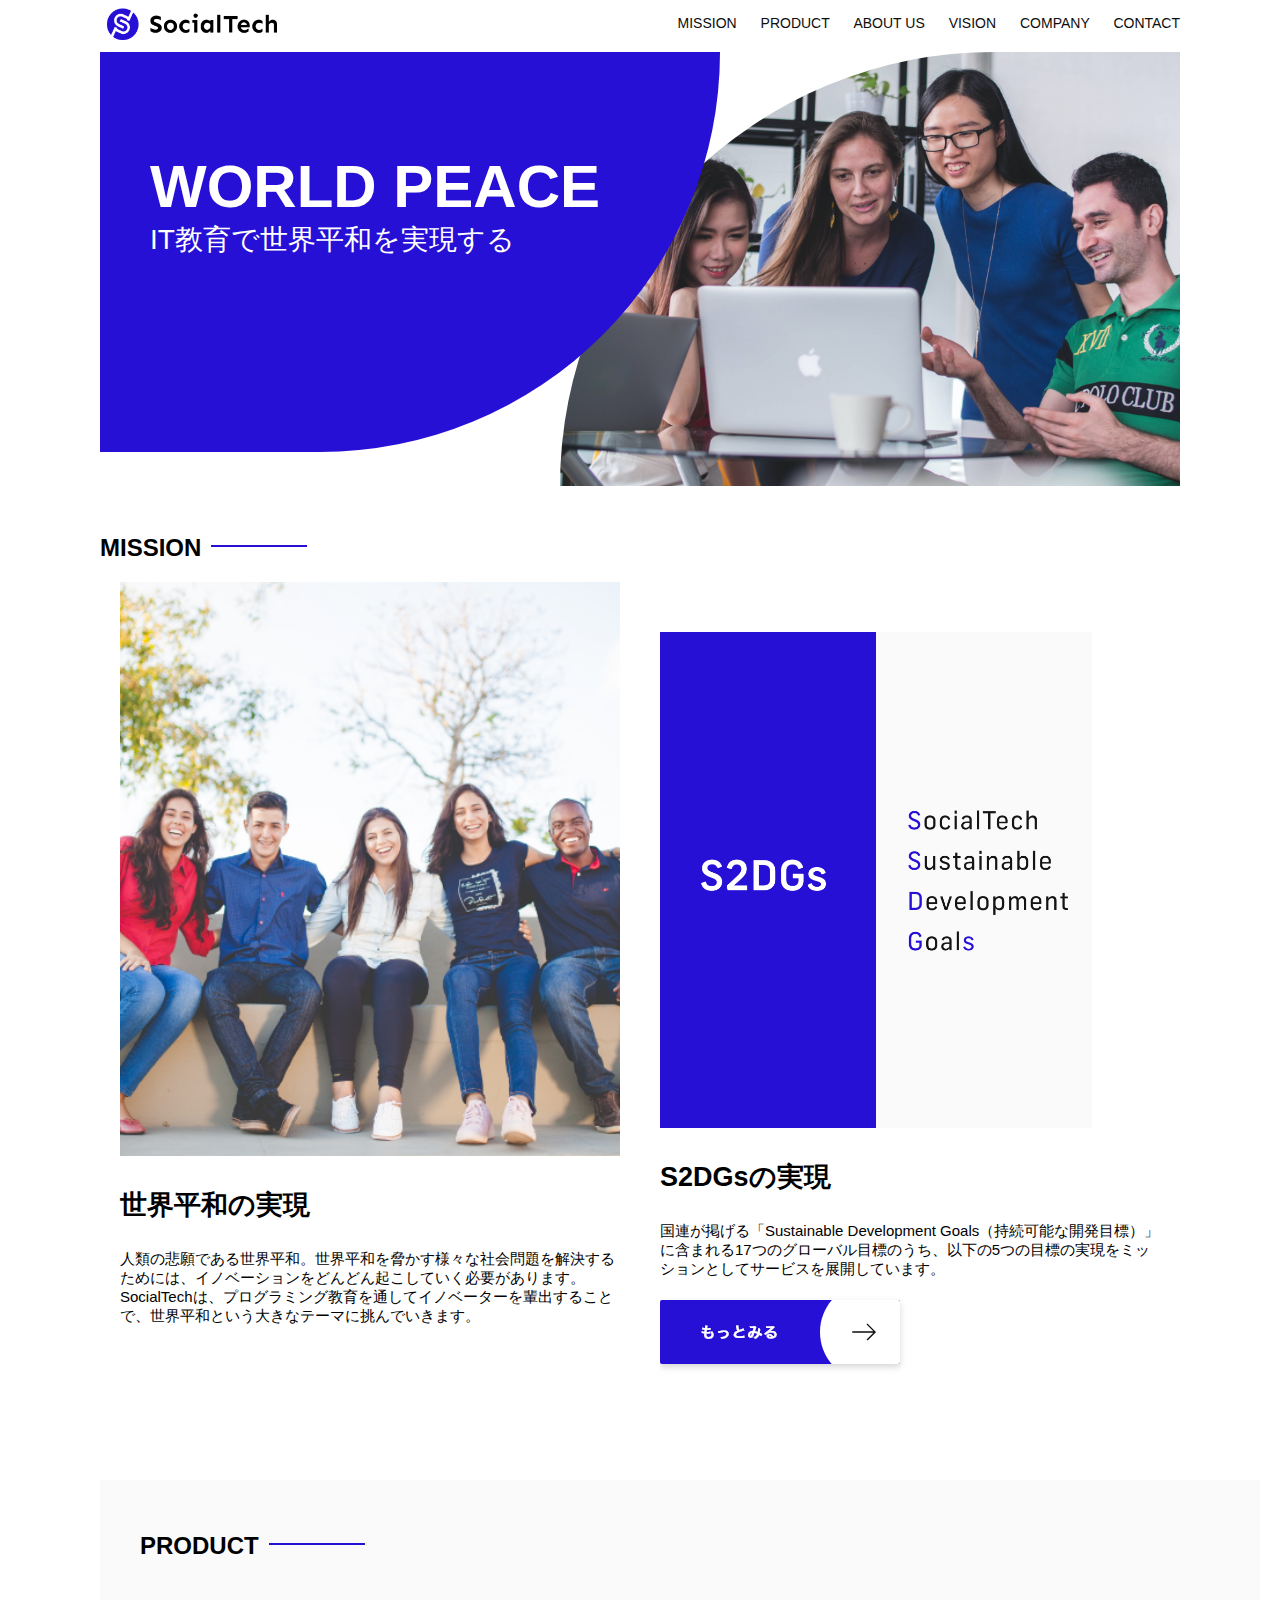
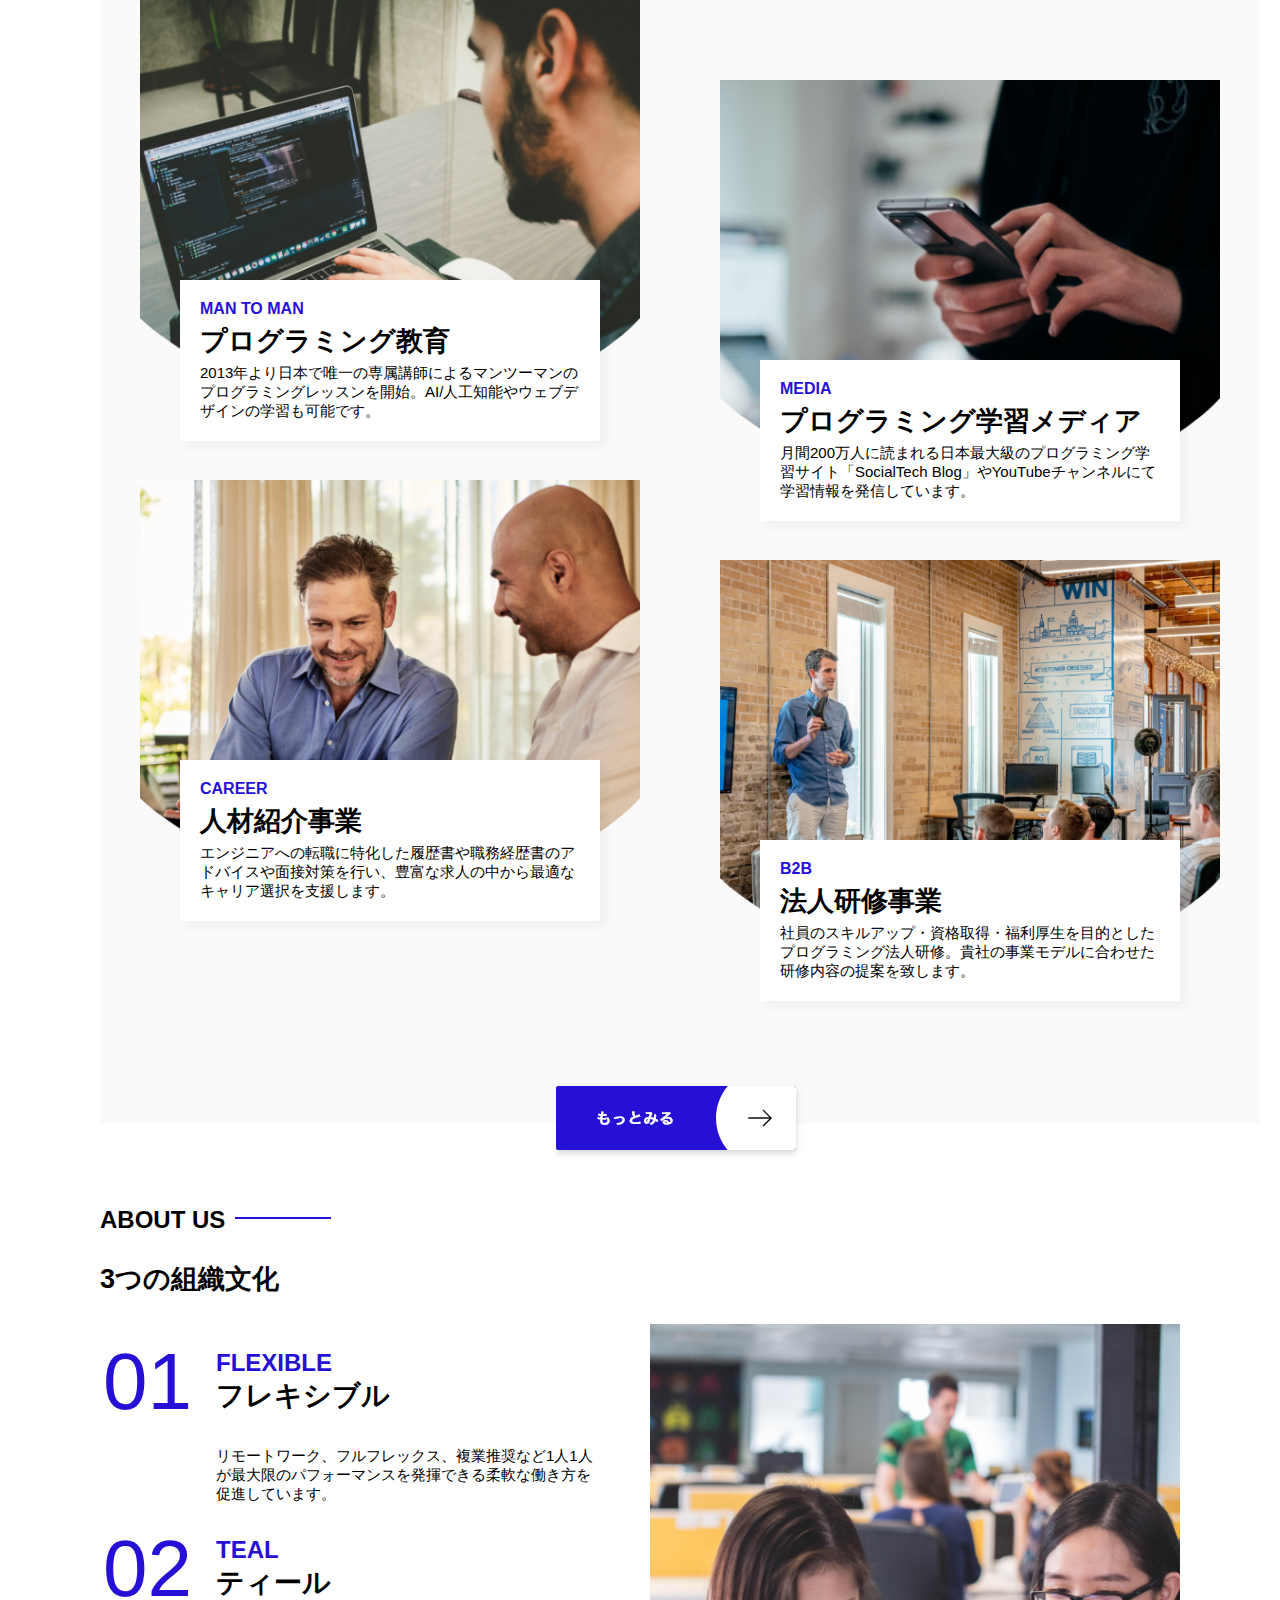
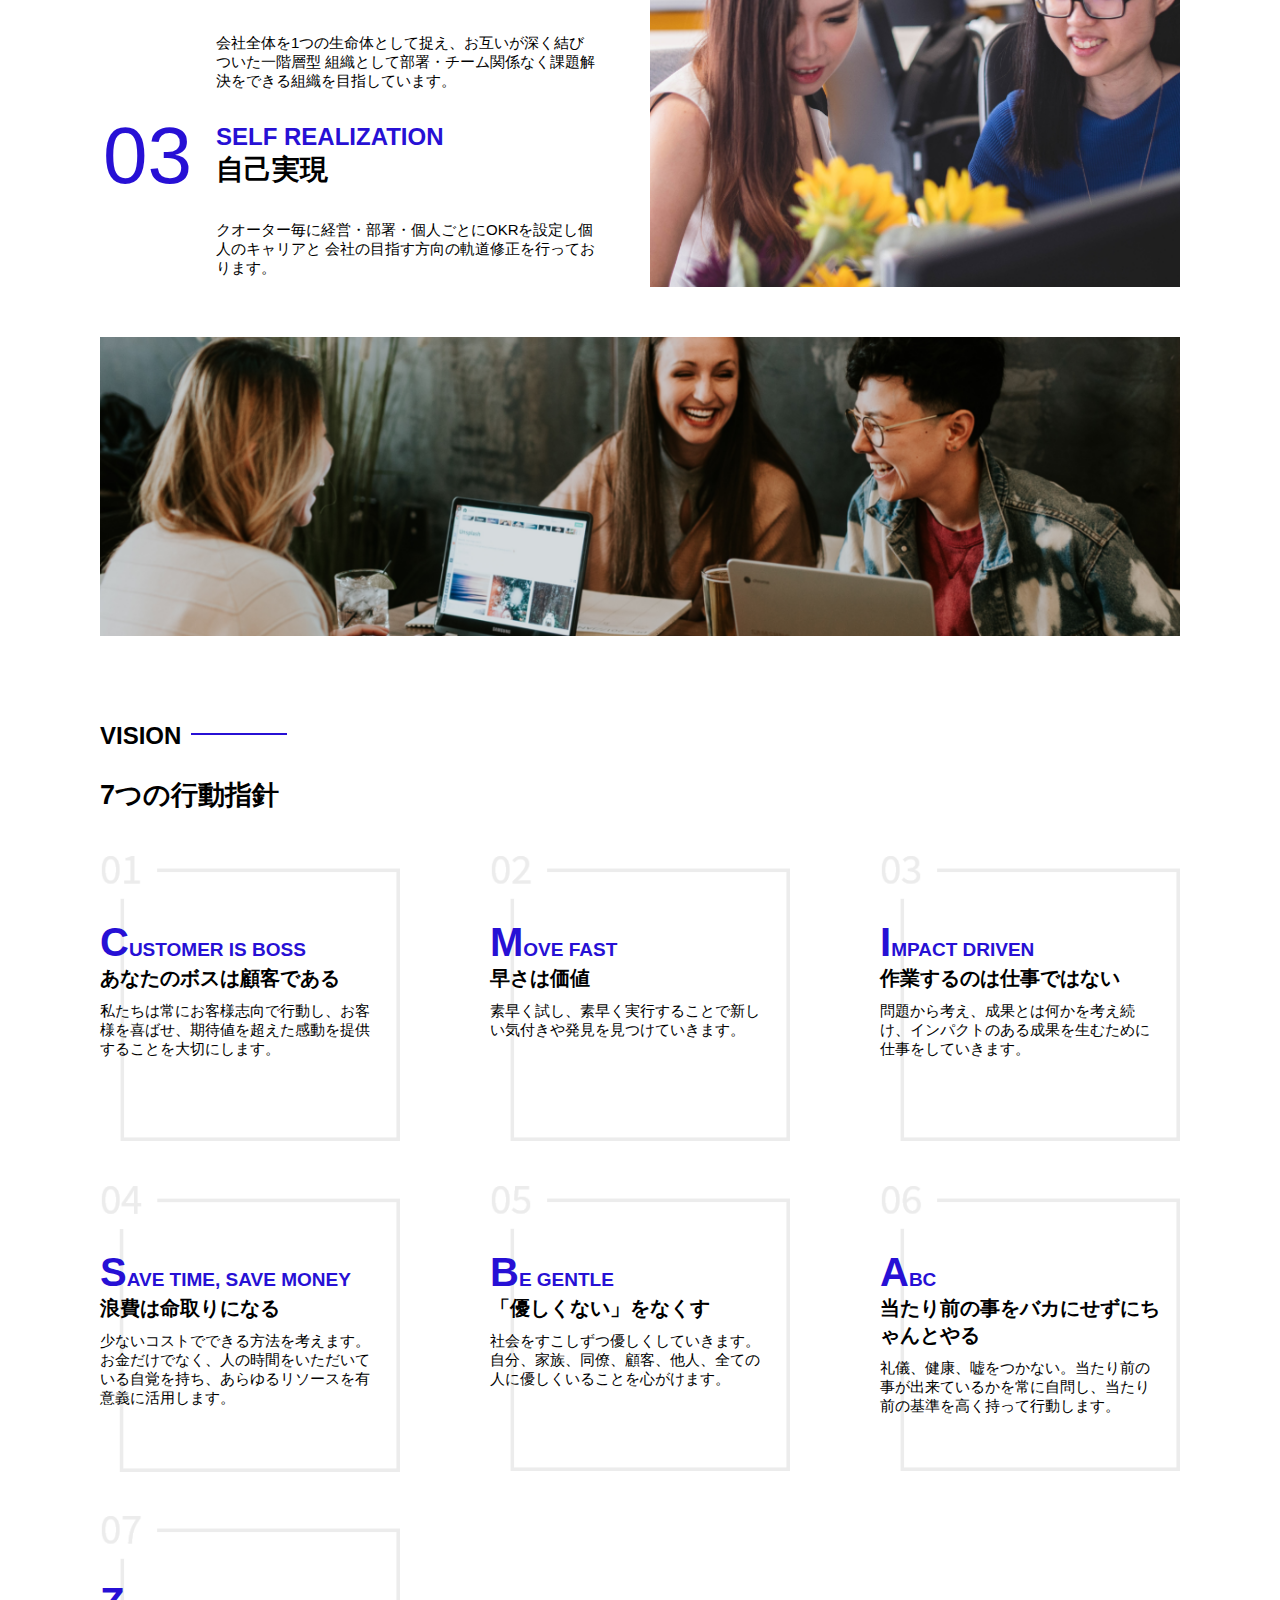
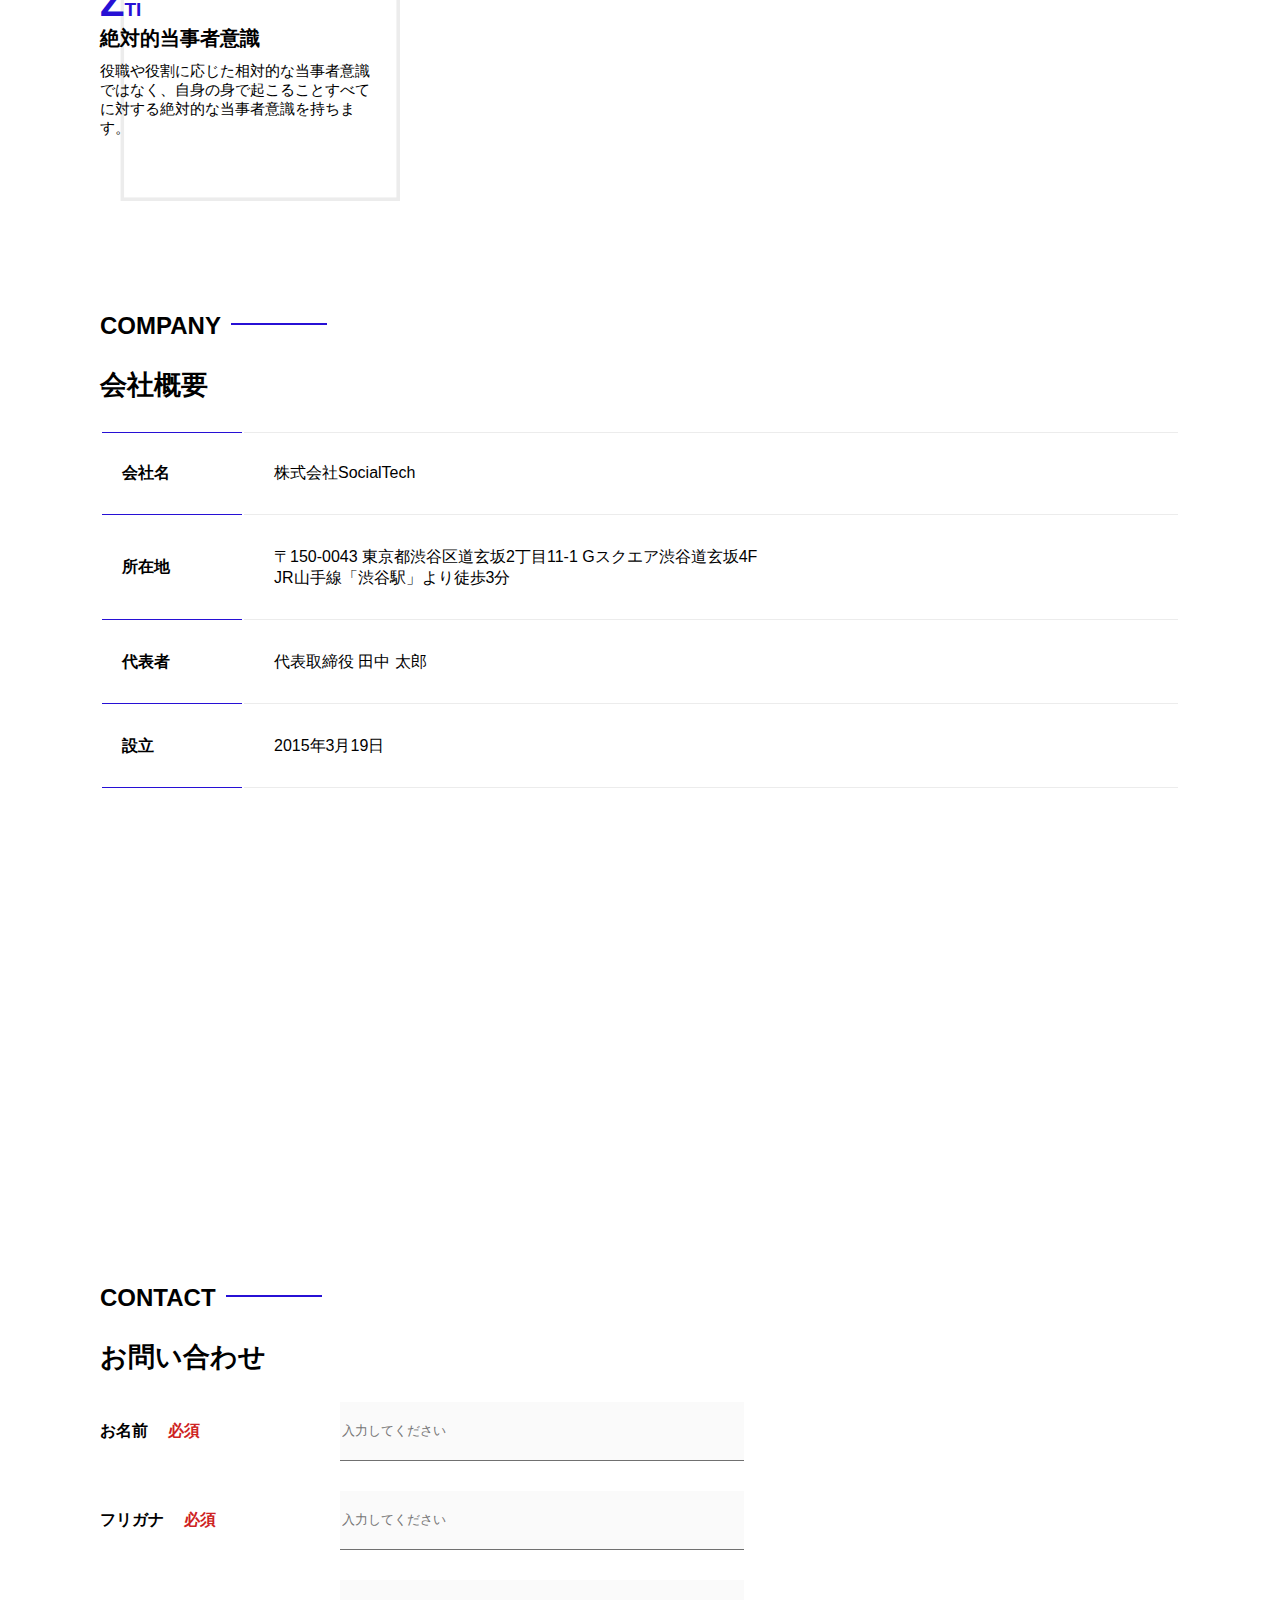
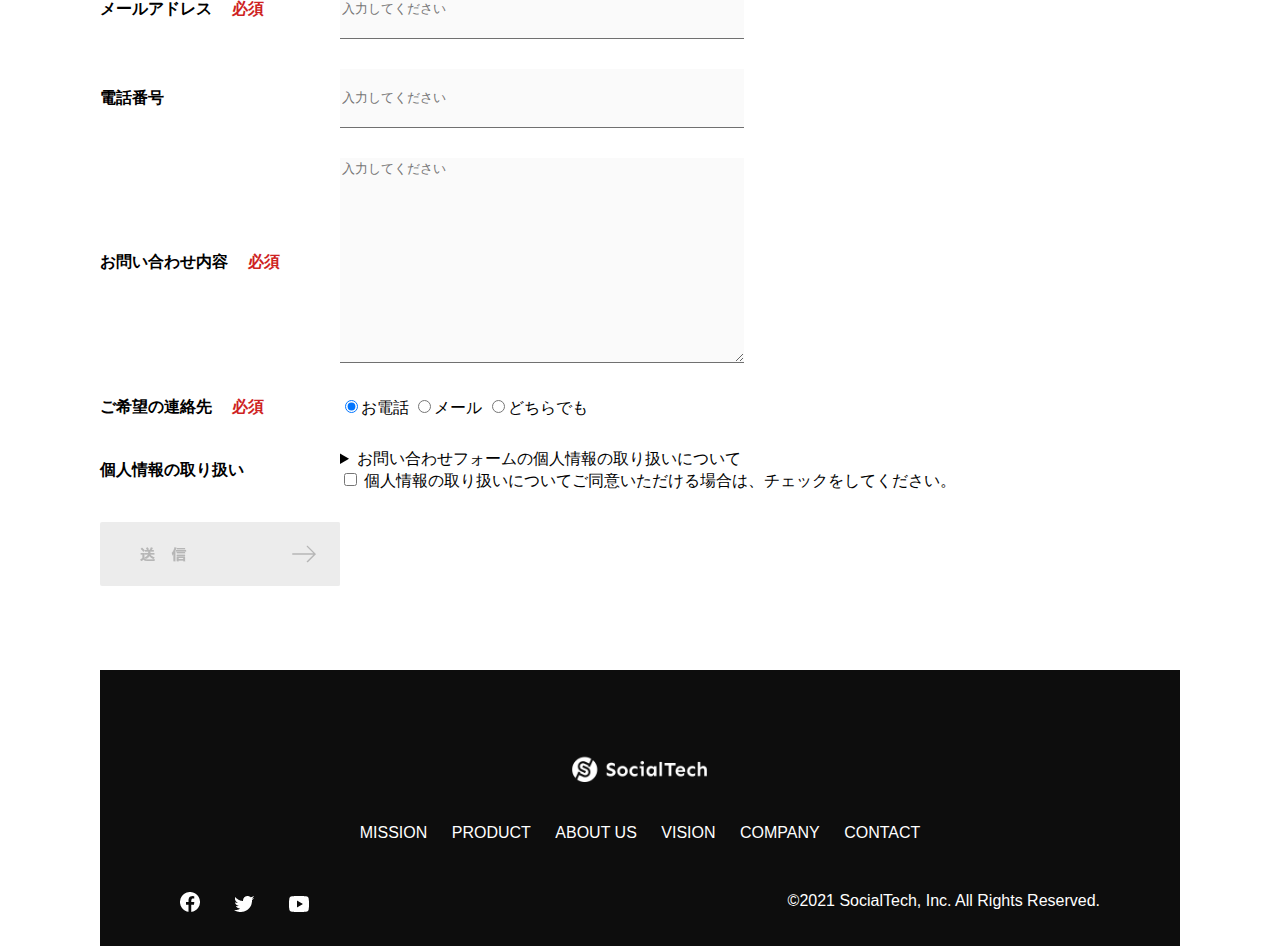
==== kadai_012/index.html @ a94a871e "素材の追加" ====
<!DOCTYPE html>
<html>
  <head>
    <title>SocialTech</title>
    <meta charset="UTF-8" />
    <meta
      name="description"
      content="SocialTechはEdTech業界のリーディングカンパニーを目指します。"
    />
    <meta name="viewport" content="width=device-width, initial-scale=1.0" />
    <link rel="stylesheet" href="style.css" />
  </head>
  <body>
    <!-- ヘッダー -->
    <header>
      <!-- ロゴ -->
      <a href="index.html" id="logo"
        ><img src="images/logo.png" alt="トップページに戻る"
      /></a>

      <!-- PC用ナビゲーション -->
      <nav id="nav-pc">
        <a href="mission.html">MISSION</a>
        <a href="product.html">PRODUCT</a>
        <a href="index.html#aboutus">ABOUT US</a>
        <a href="index.html#vision">VISION</a>
        <a href="index.html#company">COMPANY</a>
        <a href="index.html#contact">CONTACT</a>
      </nav>
    </header>
    <main>
      <article>
        <!-- メインビジュアル -->
        <section id="main-visual">
          <div id="main-message">
            <h1>WORLD PEACE</h1>
            <p>IT教育で世界平和を実現する</p>
          </div>
          <img
            src="images/index/index-main.png"
            alt="PCの周りに集まる多国籍の仲間たち"
          />
        </section>
        <!--ミッション-->
        <section id="mission">
          <h2 class="index-h2">MISSION</h2>
          <div id="mission-flex">
            <div>
              <img
                id="mission-photo"
                src="images/index/index-mission.png"
                alt="屋外のベンチで写真を撮影する多国籍の仲間たち"
              />
              <h3>世界平和の実現</h3>
              <p>
                人類の悲願である世界平和。世界平和を脅かす様々な社会問題を解決するためには、イノベーションをどんどん起こしていく必要があります。SocialTechは、プログラミング教育を通してイノベーターを輩出することで、世界平和という大きなテーマに挑んでいきます。
              </p>
            </div>
            <div>
              <img id="s2dgs" src="images/index/s2dgs.png" alt="S2DGs" />
              <h3>S2DGsの実現</h3>
              <p>
                国連が掲げる「Sustainable Development
                Goals（持続可能な開発目標）」に含まれる17つのグローバル目標のうち、以下の5つの目標の実現をミッションとしてサービスを展開しています。
              </p>
              <a href="mission.html">
                <img src="images/button-more.png" alt="もっとみる" />
              </a>
            </div>
          </div>
        </section>
        <!-- プロダクト -->
        <section id="product">
          <h2 class="index-h2">PRODUCT</h2>
          <div>
            <div id="product-left">
              <div>
                <img
                  class="product-photo"
                  src="images/index/index-mantoman.png"
                  alt="PCでコードを書く男性"
                />
                <div class="product-explain">
                  <span>MAN TO MAN</span>
                  <h3>プログラミング教育</h3>
                  <p>
                    2013年より日本で唯一の専属講師によるマンツーマンのプログラミングレッスンを開始。AI/人工知能やウェブデザインの学習も可能です。
                  </p>
                </div>
              </div>
              <div>
                <img
                  class="product-photo"
                  src="images/index/index-career.png"
                  alt="笑顔で話し合う2人の男性"
                />
                <div class="product-explain">
                  <span>CAREER</span>
                  <h3>人材紹介事業</h3>
                  <p>
                    エンジニアへの転職に特化した履歴書や職務経歴書のアドバイスや面接対策を行い、豊富な求人の中から最適なキャリア選択を支援します。
                  </p>
                </div>
              </div>
            </div>
            <div id="product-right">
              <div>
                <img
                  class="product-photo"
                  src="images/index/index-media.png"
                  alt="スマートフォンを操作する人"
                />
                <div class="product-explain">
                  <span>MEDIA</span>
                  <h3>プログラミング学習メディア</h3>
                  <p>
                    月間200万人に読まれる日本最大級のプログラミング学習サイト「SocialTech
                    Blog」やYouTubeチャンネルにて学習情報を発信しています。
                  </p>
                </div>
              </div>
              <div>
                <img
                  class="product-photo"
                  src="images/index/index-b2b.png"
                  alt="講演中の男性とそれを聴く人々"
                />
                <div class="product-explain">
                  <span>B2B</span>
                  <h3>法人研修事業</h3>
                  <p>
                    社員のスキルアップ・資格取得・福利厚生を目的としたプログラミング法人研修。貴社の事業モデルに合わせた研修内容の提案を致します。
                  </p>
                </div>
              </div>
            </div>
          </div>
          <div>
            <a id="product-more" href="product.html">
              <img src="images/button-more.png" alt="もっとみる" />
            </a>
          </div>
        </section>
        <!---ABOUT US-->
        <section id="aboutus">
          <h2 class="index-h2">ABOUT US</h2>
          <h3>3つの組織文化</h3>
          <div>
            <table class="culture-table">
              <tr>
                <td>
                  <span class="culture-num">01</span>
                </td>
                <td>
                  <span class="culture-en">FLEXIBLE</span>
                  <span class="culture-jp">フレキシブル</span>
                </td>
              </tr>
              <tr>
                <td>
                  <!--空のセル-->
                </td>
                <td>
                  <p class="culture-description">
                    リモートワーク、フルフレックス、複業推奨など1人1人が最大限のパフォーマンスを発揮できる柔軟な働き方を促進しています。
                  </p>
                </td>
              </tr>
              <tr>
                <td>
                  <span class="culture-num">02</span>
                </td>
                <td>
                  <span class="culture-en">TEAL</span>
                  <span class="culture-jp">ティール</span>
                </td>
              </tr>
              <tr>
                <td>
                  <!--空のセル-->
                </td>
                <td>
                  <p class="culture-description">
                    会社全体を1つの生命体として捉え、お互いが深く結びついた一階層型
                    組織として部署・チーム関係なく課題解決をできる組織を目指しています。
                  </p>
                </td>
              </tr>
              <tr>
                <td>
                  <span class="culture-num">03</span>
                </td>
                <td>
                  <span class="culture-en">SELF REALIZATION</span>
                  <span class="culture-jp">自己実現</span>
                </td>
              </tr>
              <tr>
                <td>
                  <!--空のセル-->
                </td>
                <td>
                  <p class="culture-description">
                    クオーター毎に経営・部署・個人ごとにOKRを設定し個人のキャリアと
                    会社の目指す方向の軌道修正を行っております。
                  </p>
                </td>
              </tr>
            </table>
            <img
              class="culture-img"
              src="images/index/index-aboutus1.png"
              alt="笑顔で話し合う2人の女性"
            />
          </div>
          <img
            class="culture-img2"
            src="images/index/index-aboutus2.png"
            alt="笑顔で話し合う3人の男女"
          />
        </section>
        <!-- VISION -->
        <section id="vision">
          <h2 class="index-h2">VISION</h2>
          <h3>7つの行動指針</h3>
          <div>
            <div class="vision-box">
              <img src="images/index/vision-01.png" alt="01" />
              <span>
                <h4>CUSTOMER IS BOSS</h4>
                <h5>あなたのボスは顧客である</h5>
                <p>
                  私たちは常にお客様志向で行動し、お客様を喜ばせ、期待値を超えた感動を提供することを大切にします。
                </p>
              </span>
            </div>
            <div class="vision-box">
              <img src="images/index/vision-02.png" alt="02" />
              <span>
                <h4>MOVE FAST</h4>
                <h5>早さは価値</h5>
                <p>
                  素早く試し、素早く実行することで新しい気付きや発見を見つけていきます。
                </p>
              </span>
            </div>
            <div class="vision-box">
              <img src="images/index/vision-03.png" alt="03" />
              <span>
                <h4>IMPACT DRIVEN</h4>
                <h5>作業するのは仕事ではない</h5>
                <p>
                  問題から考え、成果とは何かを考え続け、インパクトのある成果を生むために仕事をしていきます。
                </p>
              </span>
            </div>
            <div class="vision-box">
              <img src="images/index/vision-04.png" alt="04" />
              <span>
                <h4>SAVE TIME, SAVE MONEY</h4>
                <h5>浪費は命取りになる</h5>
                <p>
                  少ないコストでできる方法を考えます。お金だけでなく、人の時間をいただいている自覚を持ち、あらゆるリソースを有意義に活用します。
                </p>
              </span>
            </div>
            <div class="vision-box">
              <img src="images/index/vision-05.png" alt="05" />
              <span>
                <h4>BE GENTLE</h4>
                <h5>「優しくない」をなくす</h5>
                <p>
                  社会をすこしずつ優しくしていきます。自分、家族、同僚、顧客、他人、全ての人に優しくいることを心がけます。
                </p>
              </span>
            </div>
            <div class="vision-box">
              <img src="images/index/vision-06.png" alt="06" />
              <span>
                <h4>ABC</h4>
                <h5>当たり前の事をバカにせずにちゃんとやる</h5>
                <p>
                  礼儀、健康、嘘をつかない。当たり前の事が出来ているかを常に自問し、当たり前の基準を高く持って行動します。
                </p>
              </span>
            </div>
            <div class="vision-box">
              <img src="images/index/vision-07.png" alt="07" />
              <span>
                <h4>ZTI</h4>
                <h5>絶対的当事者意識</h5>
                <p>
                  役職や役割に応じた相対的な当事者意識ではなく、自身の身で起こることすべてに対する絶対的な当事者意識を持ちます。
                </p>
              </span>
            </div>
          </div>
        </section>
        <!-- CASES -->

        <!-- COMPANY -->
        <section id="company">
          <h2 class="index-h2">COMPANY</h2>
          <h3>会社概要</h3>
          <table id="company-table">
            <tr>
              <th class="tableheader-first">会社名</th>
              <td class="cell-first">株式会社SocialTech</td>
            </tr>
            <tr>
              <th class="tableheader">所在地</th>
              <td class="cell">
                〒150-0043 東京都渋谷区道玄坂2丁目11-1 Gスクエア渋谷道玄坂4F<br />JR山手線「渋谷駅」より徒歩3分
              </td>
            </tr>
            <tr>
              <th class="tableheader">代表者</th>
              <td class="cell">代表取締役 田中 太郎</td>
            </tr>
            <tr>
              <th class="tableheader">設立</th>
              <td class="cell">2015年3月19日</td>
            </tr>
          </table>
          <iframe
            src="https://www.google.com/maps/embed?pb=!1m18!1m12!1m3!1d3241.7759544892483!2d139.69399665123464!3d35.65789123876098!2m3!1f0!2f0!3f0!3m2!1i1024!2i768!4f13.1!3m3!1m2!1s0x60188caa0042e8d1%3A0xba130bea826a7aa2!2z44CSMTUwLTAwNDMg5p2x5Lqs6YO95riL6LC35Yy66YGT546E5Z2C77yS5LiB55uu77yR77yR4oiS77yR!5e0!3m2!1sja!2sjp!4v1636872991912!5m2!1sja!2sjp"
            style="border: 0"
            allowfullscreen=""
            loading="lazy"
          >
          </iframe>
        </section>
        <!-- お問い合わせフォーム -->
        <section id="contact">
          <h2 class="index-h2">CONTACT</h2>
          <h3>お問い合わせ</h3>
          <form>
            <div>
              <div class="contact-heading">
                <label class="contact-label"
                  >お名前<span class="contact-span">必須</span></label
                >
              </div>
              <div class="contact-form">
                <input
                  type="text"
                  name="name"
                  placeholder="入力してください"
                  class="contact-textbox"
                />
              </div>
            </div>
            <div>
              <div class="contact-heading">
                <label class="contact-label"
                  >フリガナ<span class="contact-span">必須</span></label
                >
              </div>
              <div>
                <input
                  type="text"
                  name="hurigana"
                  placeholder="入力してください"
                  class="contact-textbox"
                />
              </div>
            </div>
            <div>
              <div class="contact-heading">
                <label class="contact-label"
                  >メールアドレス<span class="contact-span">必須</span></label
                >
              </div>
              <div>
                <input
                  type="text"
                  name="email"
                  placeholder="入力してください"
                  class="contact-textbox"
                />
              </div>
            </div>
            <div>
              <div class="contact-heading">
                <label class="contact-label">電話番号</label>
              </div>
              <div>
                <input
                  type="text"
                  name="tel"
                  placeholder="入力してください"
                  class="contact-textbox"
                />
              </div>
            </div>
            <div>
              <div class="contact-heading">
                <label class="contact-label"
                  >お問い合わせ内容<span class="contact-span">必須</span></label
                >
              </div>
              <div>
                <textarea
                  class="contact-textarea"
                  placeholder="入力してください"
                  name="message"
                ></textarea>
              </div>
            </div>
            <div>
              <div class="contact-heading">
                <label class="contact-label"
                  >ご希望の連絡先<span class="contact-span">必須</span></label
                >
              </div>
              <div>
                <input
                  class="radiobutton"
                  type="radio"
                  value="tel"
                  name="contact"
                  checked
                /><label>お電話</label>
                <input
                  class="radiobutton"
                  type="radio"
                  value="mail"
                  name="contact"
                /><label>メール</label>
                <input
                  class="radiobutton"
                  type="radio"
                  value="both"
                  name="contact"
                /><label>どちらでも</label>
              </div>
            </div>
            <div>
              <div class="contact-heading">
                <label class="contact-label">個人情報の取り扱い</label>
              </div>
              <div>
                <details>
                  <summary>
                    お問い合わせフォームの個人情報の取り扱いについて
                  </summary>
                  <div>
                    <span>１．組織の名称又は氏名</span><br />
                    株式会社SocialTech<br /><br />
                    <span
                      >２．個人情報保護管理者（若しくはその代理人）の氏名又は職名、所属及び連絡先
                      鈴木 一郎 コーポレート部</span
                    ><br />
                    メールアドレス：support@socialtech.net<br />
                    TEL：03-xxxx-xxxx<br />
                    <span>３．個人情報の利用目的</span><br />
                    ・本サービス及び本サービスに関連する情報の提供又はそれらに関する連絡のため<br />
                    ・ユーザーの本人確認のため<br />
                    ・当社サービスのご案内のため<br />
                    ・当社の商品等の広告または宣伝（電子メールによるものを含むものとします。）<br /><br />
                    <span>４．個人情報の取り扱い業務の委託</span><br />
                    個人情報の取扱業務の全部または一部を外部に業務委託する場合があります。<br />
                    その際、弊社は、個人情報を適切に保護できる管理体制を敷き実行していることを条件として<br />
                    委託先を厳選したうえで、機密保持契約を委託先と締結し、お客様の個人情報を厳密に管理させます。<br /><br />
                    <span>５．個人情報の開示等の請求</span><br />
                    お客様は、弊社に対してご自身の個人情報の開示等（利用目的の通知、開示、内容の訂正・追加・削除、利用の停止または消去、第三者への提供の停止）に関して、当社問合わせ窓口に申し出ることができます。<br />
                    その際、弊社はお客様ご本人を確認させていただいたうえで、合理的な期間内に対応いたします。<br /><br />
                    なお、個人情報に関する弊社問合わせ先は、次の通りです。<br /><br />
                    株式会社SocialTech　個人情報問合せ窓口<br />
                    〒150-0043　東京都渋谷区道玄坂2丁目11-1 Ｇスクエア渋谷道玄坂
                    4F<br />
                    メールアドレス：support@socialtech.net　TEL：03-xxxx-xxxx<br /><br />
                    <span>６．個人情報を提供されることの任意性について</span
                    ><br /><br />
                    お客様がご自身の個人情報を弊社に提供されるか否かは、お客様のご判断によりますが、もしご提供されない場合には、適切なサービスが提供できない場合がありますので予めご了承ください。
                  </div>
                </details>
                <input type="checkbox" name="agree" />
                <span
                  >個人情報の取り扱いについてご同意いただける場合は、チェックをしてください。</span
                >
              </div>
            </div>
            <input
              type="image"
              value="Submit"
              src="images/button-submit.png"
              alt="送信する"
            />
          </form>
        </section>
      </article>
      <footer>
        <div id="footer-logo">
          <img src="images/logo-sp.png" alt="SocialTech" />
        </div>
        <div id="footer-link">
          <a href="mission.html">MISSION</a>
          <a href="product.html">PRODUCT</a>
          <a href="index.html#aboutus">ABOUT US</a>
          <a href="index.html#vision">VISION</a>
          <a href="index.html#company">COMPANY</a>
          <a href="index.html#contact">CONTACT</a>
        </div>
        <div id="sns-footer">
          <a href="https://www.facebook.com/sejuku2013"
            ><img src="images/button-facebook.png" alt="Facebookのリンク"
          /></a>
          <a href="https://twitter.com/samuraijuku"
            ><img src="images/button-twitter.png" alt="Twitterのリンク"
          /></a>
          <a href="https://www.youtube.com/channel/UCCFOQO5aDK0xXam4cUQXT8g"
            ><img src="images/button-youtube.png" alt="YouTubeのリンク"
          /></a>
          <span id="copyright"
            >&copy;2021 SocialTech, Inc. All Rights Reserved.
          </span>
        </div>
      </footer>
    </main>
  </body>
</html>
---- kadai_012/style.css ----
/* PC、スマホ共通スタイル */
body {
  font-family: "Source Sans Pro", "Hiragino Kaku Gothic ProN", Meiryo, Arial,
    sans-serif;
}

p {
  font-size: 15px;
}

/*================
PC用のスタイル 
=================*/
/* 横幅設定 */
body {
  max-width: 1080px;
  min-width: 960px;
  margin: 0 auto 0 auto;
}

/* ヘッダー */
header {
  display: flex;
  justify-content: space-between;
}

/* ナビゲーションのレイアウト */
#nav-pc {
  text-align: right;
  font-size: 14px;
  padding-top: 15px;
}

/* ナビゲーションのリンクの装飾設定 */
#nav-pc>a {
  text-decoration: none;
  margin-left: 20px;
}

#nav-pc>a:link {
  color: #0d0d0d;
}

#nav-pc>a:visited {
  color: #0d0d0d;
}

#nav-pc>a:hover {
  color: #0d0d0d;
  text-decoration: underline;
}

#nav-pc>a:active {
  color: #0d0d0d;
}

/* メインビジュアル*/
#main-visual {
  position: relative;
  height: 400px;
}

#main-message {
  position: absolute;
  top: 0;
  left: 0;
  background-color: #2710d5;
  color: #ffffff;
  border-radius: 0 0 476px 0;
  max-width: 620px;
  height: 100%;
  width: 100%;
  z-index: 11;
}

#main-message>h1 {
  font-size: 60px;
  font-weight: bold;
  margin: 100px 0 0 50px;
}

#main-message>p {
  font-size: 28px;
  margin: 0 0 0 50px;
}

#main-visual>img {
  max-width: 620px;
  border-radius: 476px 0 0 0;
  position: absolute;
  top: 0;
  right: 0;
  z-index: 10;
}

/* 見出し */
h2 {
  margin: 40px 0 0 0;
}

h2::after {
  content: url("images/line.png");
  margin-left: 10px;
}

h3 {
  font-size: 27px;
}

/* ミッション */
#mission {
  margin: 80px auto 80px auto;
  width: 100%;
}

#mission-flex {
  width: 100%;
  display: flex;
}

#mission-flex>div {
  width: 50%;
  margin: 20px;
}

#mission-photo {
  width: 100%;
}

#s2dgs {
  margin-top: 50px;
}

/* プロダクト */
#product {
  background-color: #fafafa;
  width: 100%;
  margin: 80px 0 80px 0;
  padding: 10px 40px 0px 40px;
}

/* 外枠 */
#product>div {
  margin-top: 40px;
  display: flex;
}

/* 左のカラム */
#product-left {
  width: 50%;
  margin-right: 20px;
}

/* 右のカラム */
#product-right {
  width: 50%;
  margin-left: 20px;
  margin-top: 80px;
}

/* 画像＋説明の枠 */
#product-left>div {
  position: relative;
  height: 480px;
  margin-right: 20px;
}

#product-right>div {
  position: relative;
  height: 480px;
  margin-left: 20px;
}

/* 画像 */
.product-photo {
  width: 100%;
}

/* 説明文の枠 */
.product-explain {
  background-color: #ffffff;
  position: absolute;
  left: 0;
  top: 280px;
  margin: 0 40px 0 40px;
  padding: 20px;
  box-shadow: 5px 5px 10px rgba(0, 0, 0, 0.05);
}

/* 説明文の英語 */
.product-explain>span {
  color: #2710d5;
  font-weight: bold;
  font-size: 16px;
  margin: 0;
}

/* 説明文の見出し */
.product-explain>h3 {
  margin: 5px 0 5px 0;
}

/* 説明文 */
.product-explain>p {
  margin: 0;
}

/* 「もっとみる」ボタン */
#product-more {
  margin: 0 auto -42px auto;
}

/* ABOUT US */
#aboutus {
  margin: 80px auto 80px auto;
}

/* 3つの組織文化と画像を入れる枠 */
#aboutus>div {
  display: flex;
}

/* 画像 */
.culture-img {
  width: 100%;
  align-self: flex-start;
}

.culture-img2 {
  margin-top: 50px;
  width: 100%;
}

/* 3つの組織文化の表 */
.culture-table {
  max-width: 500px;
  margin-right: 50px;
}

/* 番号 */
.culture-num {
  font-size: 80px;
  color: #2710d5;
  margin: 0 20px 0 0;
}

/* 組織文化英語 */
.culture-en {
  color: #2710d5;
  font-weight: bold;
  font-size: 24px;
  display: block;
}

/* 組織文化日本語 */
.culture-jp {
  font-size: 28px;
  font-weight: bold;
}

/* 説明文 */
.culture-description {
  margin: 0;
}

/* ビジョン */
#vision {
  margin: 80px auto 80px auto;
}

/* セクション内の外枠 */
#vision>div {
  width: 100%;
  display: flex;
  justify-content: space-between;
  flex-wrap: wrap;
}

/* 7つの行動指針の枠 */
.vision-box {
  width: 300px;
  height: 300px;
  margin-bottom: 30px;
  position: relative;
}

.vision-box>img {
  width: 100%;
  height: auto;
  position: absolute;
  top: 0;
  left: 0;
  z-index: 30;
}

.vision-box>span {
  position: absolute;
  top: 0;
  left: 0;
  z-index: 31;
  margin-right: 20px;
}

.vision-box>span>h4 {
  color: #2710d5;
  font-size: 19px;
  margin: 80px 0 0 0;
  Ï
}

.vision-box>span>h4::first-letter {
  font-size: 40px;
}

.vision-box>span>h5 {
  font-size: 20px;
  margin: 0 0 0 0;
}

.vision-box>span>p {
  margin: 10px 0 0 0;
}

/* 会社概要 */
#company {
  margin: 80px auto 80px auto;
}

#company-table {
  width: 100%;
}

.tableheader {
  text-align: left;
  padding: 20px;
  border-bottom-color: #2710d5;
  border-bottom-width: 1px;
  border-bottom-style: solid;
  width: 100px;
}

.tableheader-first {
  text-align: left;
  padding: 20px;
  border-bottom-color: #2710d5;
  border-bottom-width: 1px;
  border-bottom-style: solid;
  border-top-color: #2710d5;
  border-top-width: 1px;
  border-top-style: solid;
  width: 100px;
}

.cell {
  padding: 30px;
  border-bottom-color: #ececec;
  border-bottom-width: 1px;
  border-bottom-style: solid;
}

.cell-first {
  padding: 30px;
  border-bottom-color: #ececec;
  border-bottom-width: 1px;
  border-bottom-style: solid;
  border-top-color: #ececec;
  border-top-width: 1px;
  border-top-style: solid;
}

#company>iframe {
  width: 100%;
  height: 368px;
  margin-top: 40px;
}

/* お問い合わせ */
#contact {
  margin: 80px auto 80px auto;
}

/* 外枠 */
#contact>form>div {
  display: flex;
  flex-direction: row;
  flex-wrap: wrap;
  padding-bottom: 30px;
}

/* 左列の見出し */
.contact-heading {
  width: 240px;
  align-self: center;
}

/* 見出しのラベル */
.contact-label {
  font-weight: bold;
}

/* 必須 */
.contact-span {
  color: #ce2222;
  margin: 0 0 0 20px;
  font-weight: bold;
}

/* テキストボックス */
.contact-textbox {
  border-top: 0;
  border-left: 0;
  border-right: 0;
  border-bottom-width: 1px;
  border-bottom-color: #707070;
  border-bottom-style: solid;
  background-color: #fafafa;
  width: 400px;
  height: 56px;
}

/* お問い合わせ内容のテキストエリア */
.contact-textarea {
  border-top: 0;
  border-left: 0;
  border-right: 0;
  border-bottom-width: 1px;
  border-bottom-color: #707070;
  border-bottom-style: solid;
  background-color: #fafafa;
  width: 400px;
  height: 200px;
}

/* 個人情報の取り扱い */
details {
  width: 700px;
}

details>div {
  background-color: #fafafa;
  padding: 20px;
}

details>div>span {
  font-weight: bold;
}

/* フッター */
footer {
  background-color: #0d0d0d;
  text-align: center;
  padding: 80px 80px 30px 80px;
}

#footer-logo {
  margin-bottom: 30px;
}

#footer-link {
  margin-bottom: 50px;
}
#footer-link > a {
  text-decoration: none;
  margin: 10px;
}
#footer-link > a:link {
  color: #ffffff;
}
#footer-link > a:visited {
  color: #ffffff;
}
#footer-link > a:hover {
  color: #ffffff;
  text-decoration: underline;
}
#footer-link > a:active {
  color: #ffffff;
}

#sns-footer {
  text-align: left;
  width: 100%;
}

#sns-footer > a {
  margin-right: 30px;
}

#copyright {
  color: #ffffff;
  float: right;
}
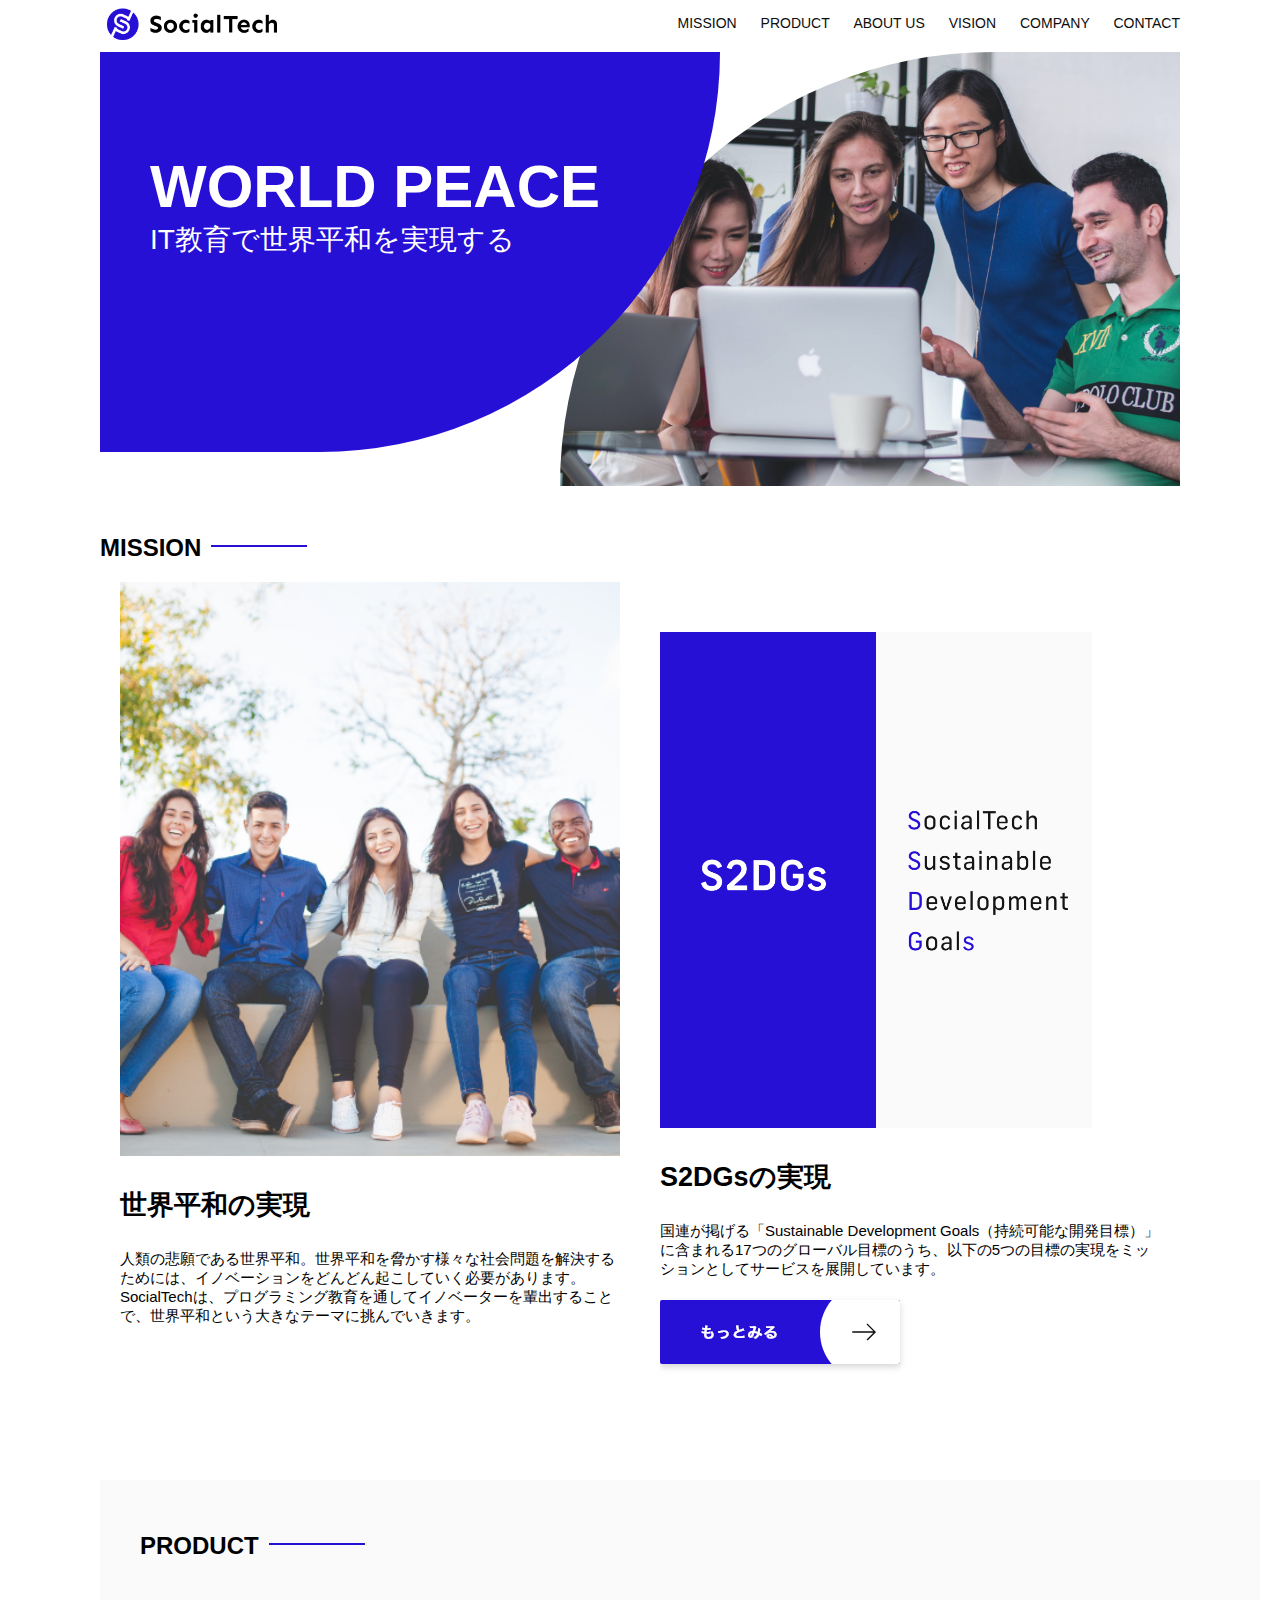
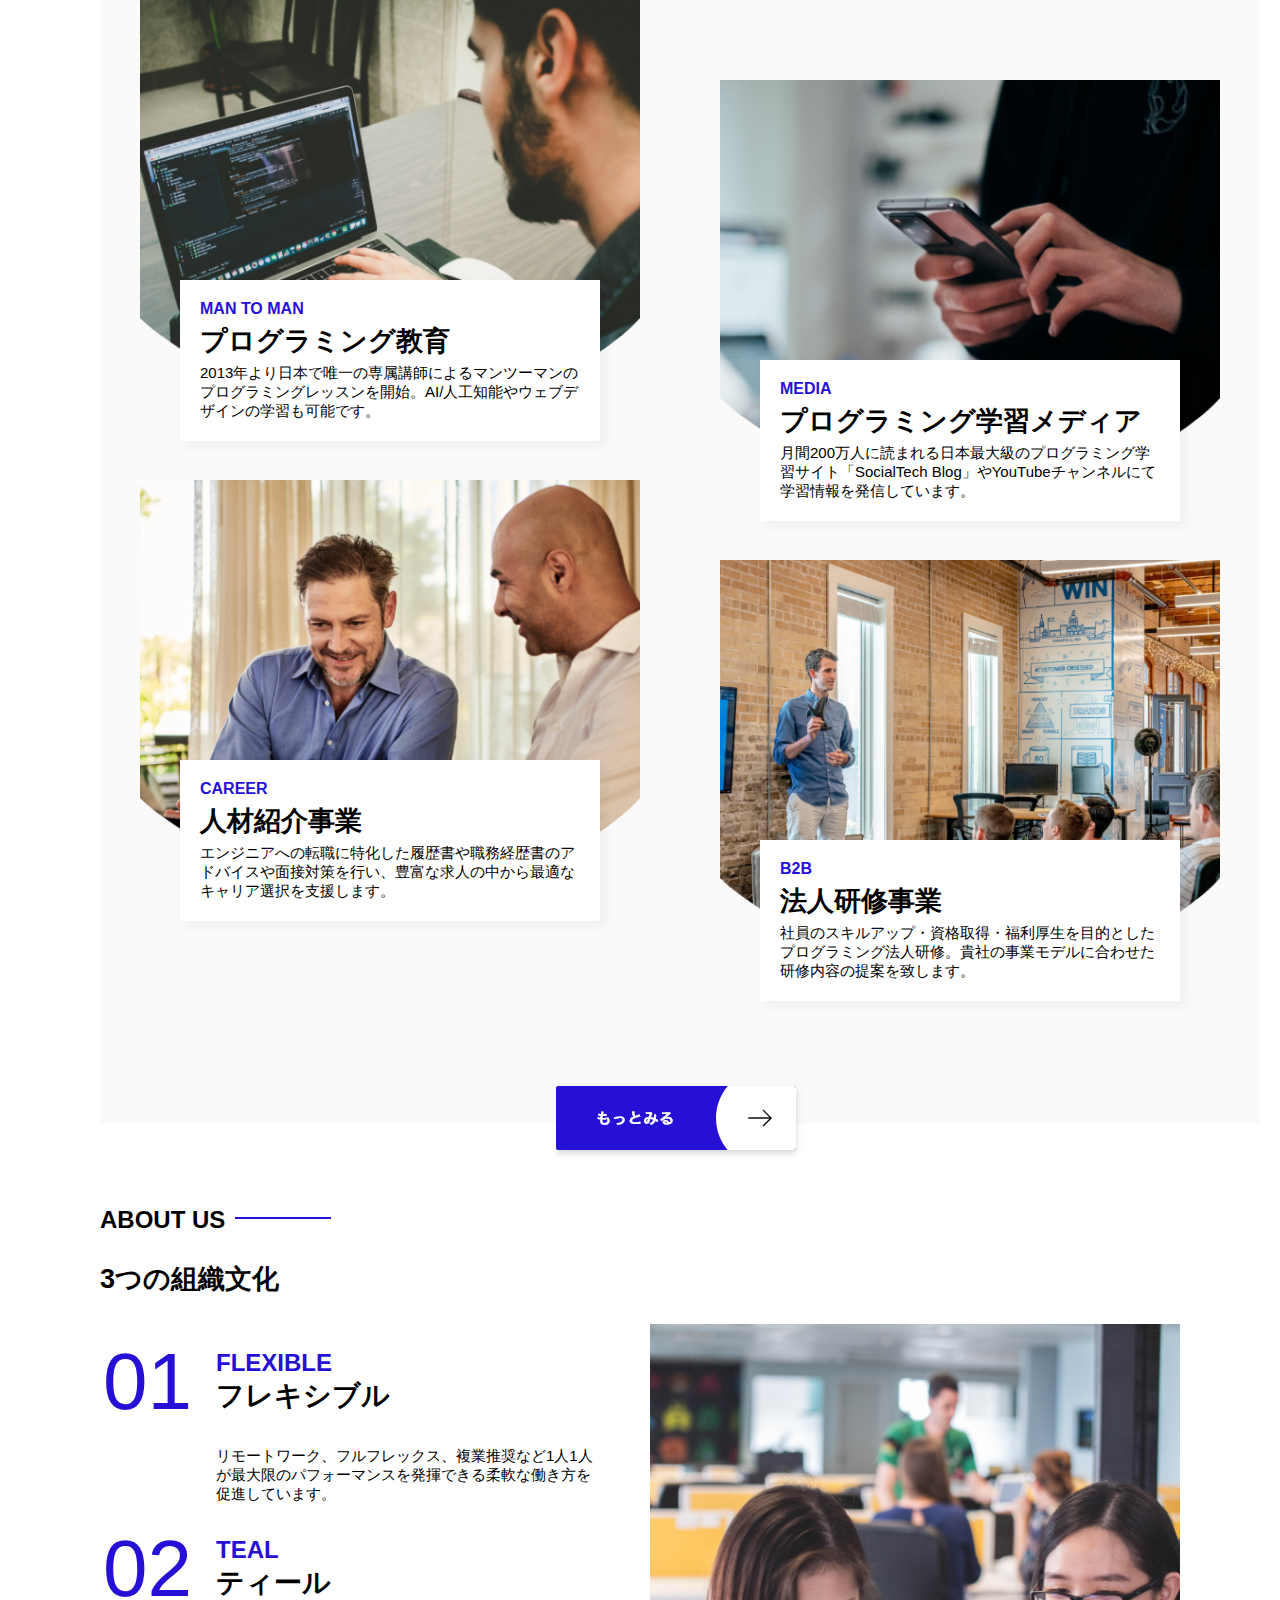
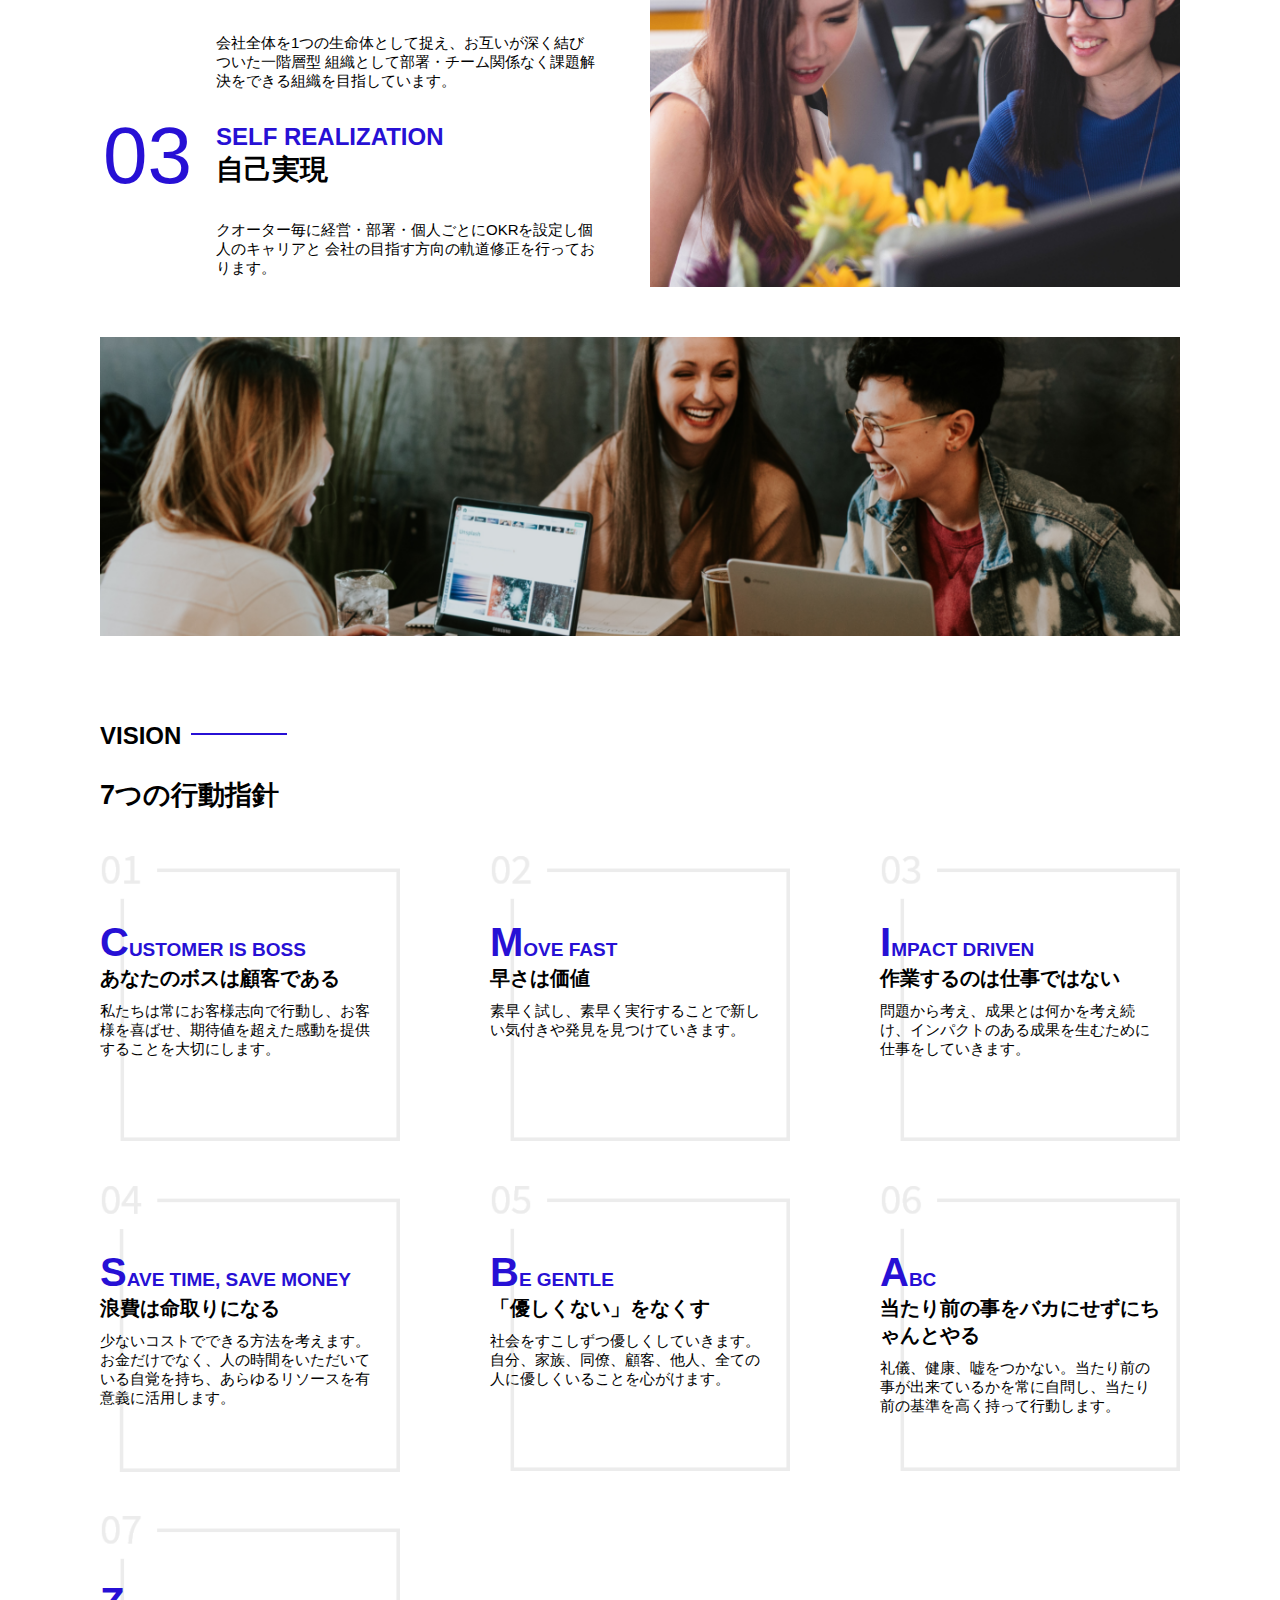
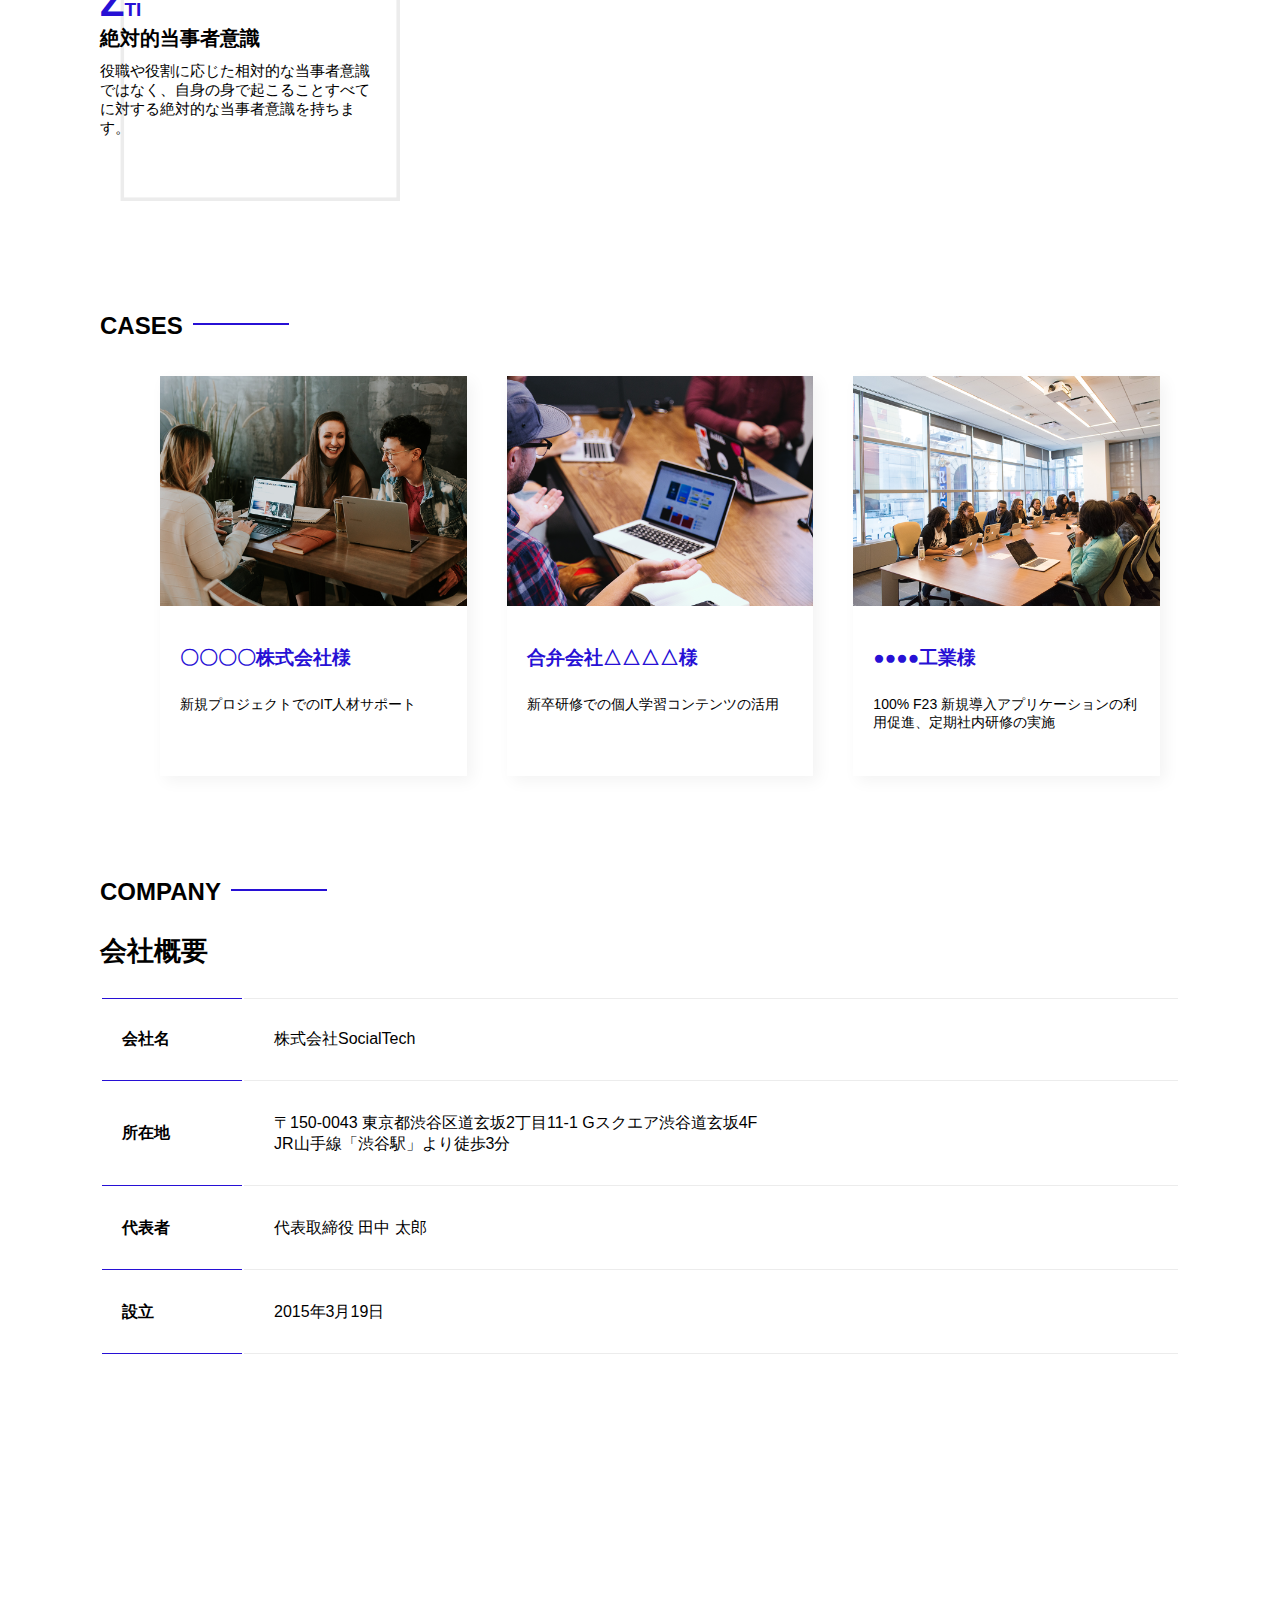
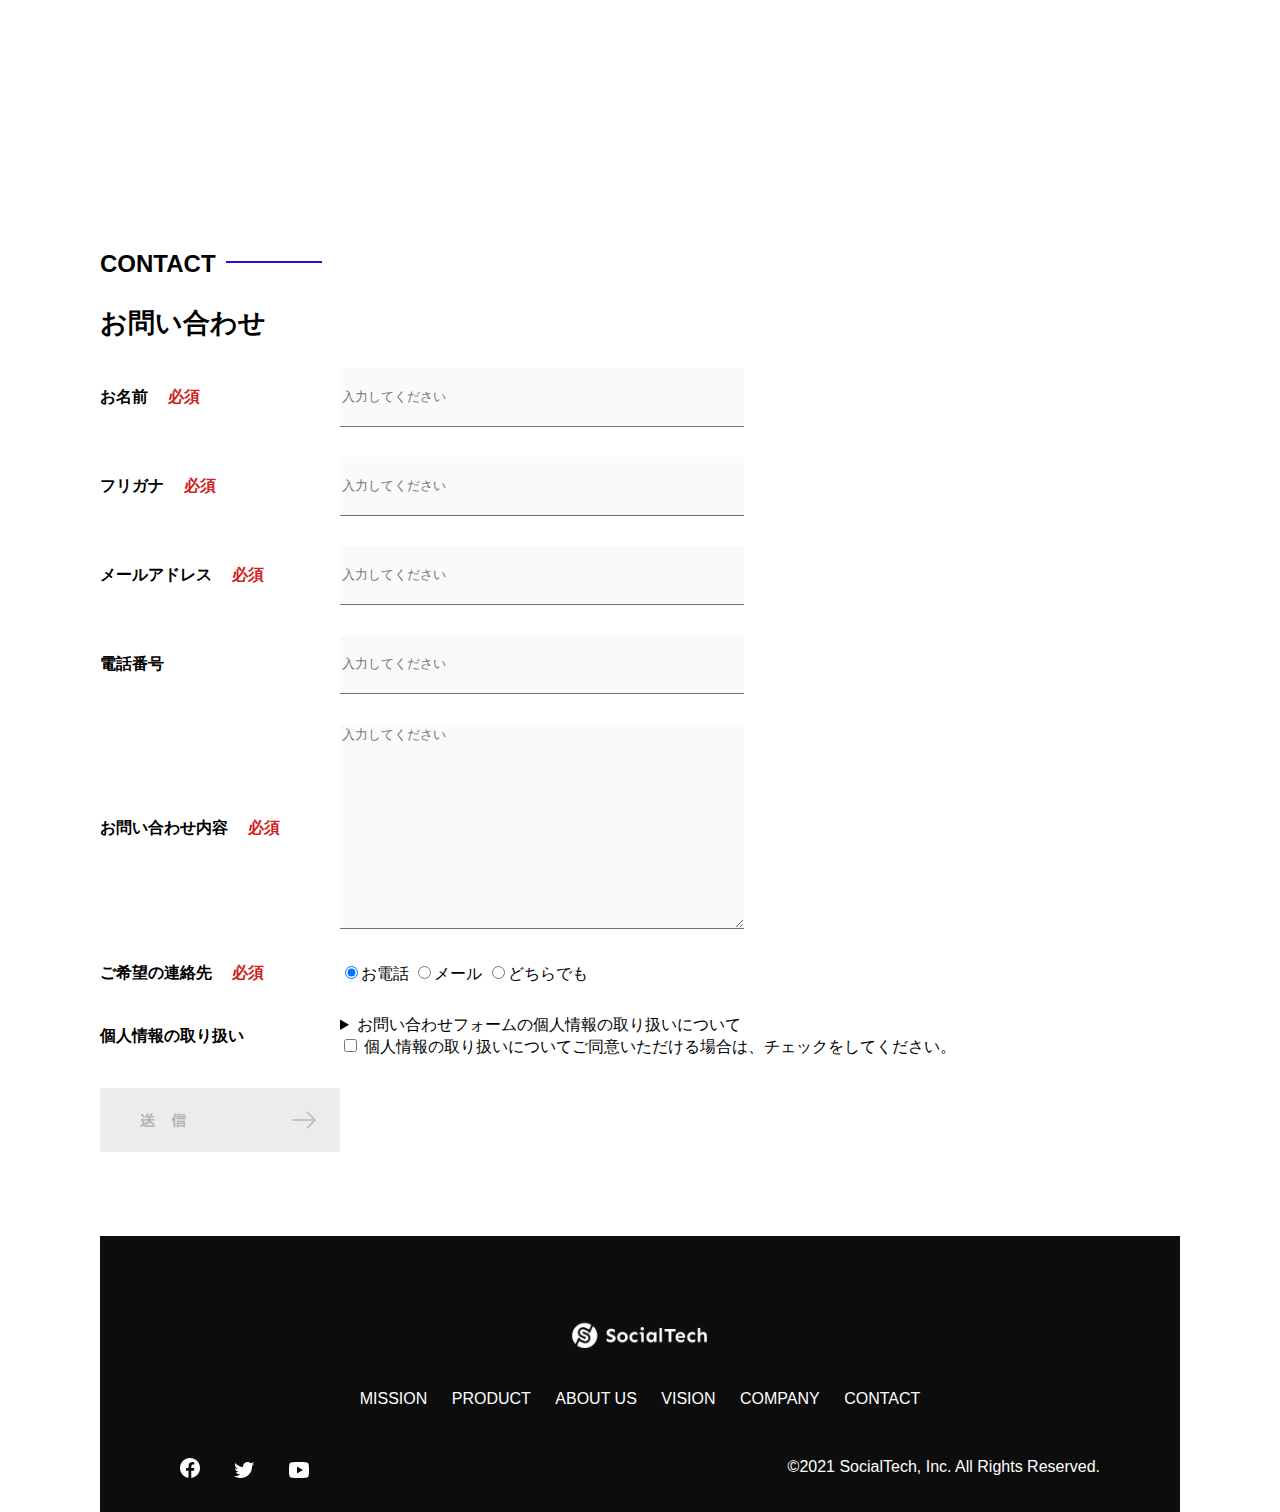
==== commit c97d5166: "演習問題の回答" ====
--- a/kadai_012/index.html
+++ b/kadai_012/index.html
@@ -1,522 +1,450 @@
 <!DOCTYPE html>
 <html>
-  <head>
-    <title>SocialTech</title>
-    <meta charset="UTF-8" />
-    <meta
-      name="description"
-      content="SocialTechはEdTech業界のリーディングカンパニーを目指します。"
-    />
-    <meta name="viewport" content="width=device-width, initial-scale=1.0" />
-    <link rel="stylesheet" href="style.css" />
-  </head>
-  <body>
-    <!-- ヘッダー -->
-    <header>
-      <!-- ロゴ -->
-      <a href="index.html" id="logo"
-        ><img src="images/logo.png" alt="トップページに戻る"
-      /></a>
-
-      <!-- PC用ナビゲーション -->
-      <nav id="nav-pc">
+
+<head>
+  <title>SocialTech</title>
+  <meta charset="UTF-8" />
+  <meta name="description" content="SocialTechはEdTech業界のリーディングカンパニーを目指します。" />
+  <meta name="viewport" content="width=device-width, initial-scale=1.0" />
+  <link rel="stylesheet" href="style.css" />
+</head>
+
+<body>
+  <!-- ヘッダー -->
+  <header>
+    <!-- ロゴ -->
+    <a href="index.html" id="logo"><img src="images/logo.png" alt="トップページに戻る" /></a>
+
+    <!-- PC用ナビゲーション -->
+    <nav id="nav-pc">
+      <a href="mission.html">MISSION</a>
+      <a href="product.html">PRODUCT</a>
+      <a href="index.html#aboutus">ABOUT US</a>
+      <a href="index.html#vision">VISION</a>
+      <a href="index.html#company">COMPANY</a>
+      <a href="index.html#contact">CONTACT</a>
+    </nav>
+  </header>
+  <main>
+    <article>
+      <!-- メインビジュアル -->
+      <section id="main-visual">
+        <div id="main-message">
+          <h1>WORLD PEACE</h1>
+          <p>IT教育で世界平和を実現する</p>
+        </div>
+        <img src="images/index/index-main.png" alt="PCの周りに集まる多国籍の仲間たち" />
+      </section>
+      <!--ミッション-->
+      <section id="mission">
+        <h2 class="index-h2">MISSION</h2>
+        <div id="mission-flex">
+          <div>
+            <img id="mission-photo" src="images/index/index-mission.png" alt="屋外のベンチで写真を撮影する多国籍の仲間たち" />
+            <h3>世界平和の実現</h3>
+            <p>
+              人類の悲願である世界平和。世界平和を脅かす様々な社会問題を解決するためには、イノベーションをどんどん起こしていく必要があります。SocialTechは、プログラミング教育を通してイノベーターを輩出することで、世界平和という大きなテーマに挑んでいきます。
+            </p>
+          </div>
+          <div>
+            <img id="s2dgs" src="images/index/s2dgs.png" alt="S2DGs" />
+            <h3>S2DGsの実現</h3>
+            <p>
+              国連が掲げる「Sustainable Development
+              Goals（持続可能な開発目標）」に含まれる17つのグローバル目標のうち、以下の5つの目標の実現をミッションとしてサービスを展開しています。
+            </p>
+            <a href="mission.html">
+              <img src="images/button-more.png" alt="もっとみる" />
+            </a>
+          </div>
+        </div>
+      </section>
+      <!-- プロダクト -->
+      <section id="product">
+        <h2 class="index-h2">PRODUCT</h2>
+        <div>
+          <div id="product-left">
+            <div>
+              <img class="product-photo" src="images/index/index-mantoman.png" alt="PCでコードを書く男性" />
+              <div class="product-explain">
+                <span>MAN TO MAN</span>
+                <h3>プログラミング教育</h3>
+                <p>
+                  2013年より日本で唯一の専属講師によるマンツーマンのプログラミングレッスンを開始。AI/人工知能やウェブデザインの学習も可能です。
+                </p>
+              </div>
+            </div>
+            <div>
+              <img class="product-photo" src="images/index/index-career.png" alt="笑顔で話し合う2人の男性" />
+              <div class="product-explain">
+                <span>CAREER</span>
+                <h3>人材紹介事業</h3>
+                <p>
+                  エンジニアへの転職に特化した履歴書や職務経歴書のアドバイスや面接対策を行い、豊富な求人の中から最適なキャリア選択を支援します。
+                </p>
+              </div>
+            </div>
+          </div>
+          <div id="product-right">
+            <div>
+              <img class="product-photo" src="images/index/index-media.png" alt="スマートフォンを操作する人" />
+              <div class="product-explain">
+                <span>MEDIA</span>
+                <h3>プログラミング学習メディア</h3>
+                <p>
+                  月間200万人に読まれる日本最大級のプログラミング学習サイト「SocialTech
+                  Blog」やYouTubeチャンネルにて学習情報を発信しています。
+                </p>
+              </div>
+            </div>
+            <div>
+              <img class="product-photo" src="images/index/index-b2b.png" alt="講演中の男性とそれを聴く人々" />
+              <div class="product-explain">
+                <span>B2B</span>
+                <h3>法人研修事業</h3>
+                <p>
+                  社員のスキルアップ・資格取得・福利厚生を目的としたプログラミング法人研修。貴社の事業モデルに合わせた研修内容の提案を致します。
+                </p>
+              </div>
+            </div>
+          </div>
+        </div>
+        <div>
+          <a id="product-more" href="product.html">
+            <img src="images/button-more.png" alt="もっとみる" />
+          </a>
+        </div>
+      </section>
+      <!---ABOUT US-->
+      <section id="aboutus">
+        <h2 class="index-h2">ABOUT US</h2>
+        <h3>3つの組織文化</h3>
+        <div>
+          <table class="culture-table">
+            <tr>
+              <td>
+                <span class="culture-num">01</span>
+              </td>
+              <td>
+                <span class="culture-en">FLEXIBLE</span>
+                <span class="culture-jp">フレキシブル</span>
+              </td>
+            </tr>
+            <tr>
+              <td>
+                <!--空のセル-->
+              </td>
+              <td>
+                <p class="culture-description">
+                  リモートワーク、フルフレックス、複業推奨など1人1人が最大限のパフォーマンスを発揮できる柔軟な働き方を促進しています。
+                </p>
+              </td>
+            </tr>
+            <tr>
+              <td>
+                <span class="culture-num">02</span>
+              </td>
+              <td>
+                <span class="culture-en">TEAL</span>
+                <span class="culture-jp">ティール</span>
+              </td>
+            </tr>
+            <tr>
+              <td>
+                <!--空のセル-->
+              </td>
+              <td>
+                <p class="culture-description">
+                  会社全体を1つの生命体として捉え、お互いが深く結びついた一階層型
+                  組織として部署・チーム関係なく課題解決をできる組織を目指しています。
+                </p>
+              </td>
+            </tr>
+            <tr>
+              <td>
+                <span class="culture-num">03</span>
+              </td>
+              <td>
+                <span class="culture-en">SELF REALIZATION</span>
+                <span class="culture-jp">自己実現</span>
+              </td>
+            </tr>
+            <tr>
+              <td>
+                <!--空のセル-->
+              </td>
+              <td>
+                <p class="culture-description">
+                  クオーター毎に経営・部署・個人ごとにOKRを設定し個人のキャリアと
+                  会社の目指す方向の軌道修正を行っております。
+                </p>
+              </td>
+            </tr>
+          </table>
+          <img class="culture-img" src="images/index/index-aboutus1.png" alt="笑顔で話し合う2人の女性" />
+        </div>
+        <img class="culture-img2" src="images/index/index-aboutus2.png" alt="笑顔で話し合う3人の男女" />
+      </section>
+      <!-- VISION -->
+      <section id="vision">
+        <h2 class="index-h2">VISION</h2>
+        <h3>7つの行動指針</h3>
+        <div>
+          <div class="vision-box">
+            <img src="images/index/vision-01.png" alt="01" />
+            <span>
+              <h4>CUSTOMER IS BOSS</h4>
+              <h5>あなたのボスは顧客である</h5>
+              <p>
+                私たちは常にお客様志向で行動し、お客様を喜ばせ、期待値を超えた感動を提供することを大切にします。
+              </p>
+            </span>
+          </div>
+          <div class="vision-box">
+            <img src="images/index/vision-02.png" alt="02" />
+            <span>
+              <h4>MOVE FAST</h4>
+              <h5>早さは価値</h5>
+              <p>
+                素早く試し、素早く実行することで新しい気付きや発見を見つけていきます。
+              </p>
+            </span>
+          </div>
+          <div class="vision-box">
+            <img src="images/index/vision-03.png" alt="03" />
+            <span>
+              <h4>IMPACT DRIVEN</h4>
+              <h5>作業するのは仕事ではない</h5>
+              <p>
+                問題から考え、成果とは何かを考え続け、インパクトのある成果を生むために仕事をしていきます。
+              </p>
+            </span>
+          </div>
+          <div class="vision-box">
+            <img src="images/index/vision-04.png" alt="04" />
+            <span>
+              <h4>SAVE TIME, SAVE MONEY</h4>
+              <h5>浪費は命取りになる</h5>
+              <p>
+                少ないコストでできる方法を考えます。お金だけでなく、人の時間をいただいている自覚を持ち、あらゆるリソースを有意義に活用します。
+              </p>
+            </span>
+          </div>
+          <div class="vision-box">
+            <img src="images/index/vision-05.png" alt="05" />
+            <span>
+              <h4>BE GENTLE</h4>
+              <h5>「優しくない」をなくす</h5>
+              <p>
+                社会をすこしずつ優しくしていきます。自分、家族、同僚、顧客、他人、全ての人に優しくいることを心がけます。
+              </p>
+            </span>
+          </div>
+          <div class="vision-box">
+            <img src="images/index/vision-06.png" alt="06" />
+            <span>
+              <h4>ABC</h4>
+              <h5>当たり前の事をバカにせずにちゃんとやる</h5>
+              <p>
+                礼儀、健康、嘘をつかない。当たり前の事が出来ているかを常に自問し、当たり前の基準を高く持って行動します。
+              </p>
+            </span>
+          </div>
+          <div class="vision-box">
+            <img src="images/index/vision-07.png" alt="07" />
+            <span>
+              <h4>ZTI</h4>
+              <h5>絶対的当事者意識</h5>
+              <p>
+                役職や役割に応じた相対的な当事者意識ではなく、自身の身で起こることすべてに対する絶対的な当事者意識を持ちます。
+              </p>
+            </span>
+          </div>
+        </div>
+      </section>
+      <!-- CASES -->
+      <section id="cases">
+        <h2 class="index-h2">CASES</h2>
+        <ul>
+          <li class="case-card">
+            <img class="case-img" src="images/index/case-1.png" alt="仲良く語り合う3人">
+            <div class="case-info">
+              <h4 class="case-name">〇〇〇〇株式会社様</h4>
+              <p class="case-content">新規プロジェクトでのIT人材サポート</p>
+            </div>
+          </li>
+          <li class="case-card">
+            <img class="case-img" src="images/index/case-2.png" alt="PCでコンテンツを見る">
+            <div class="case-info">
+              <h4 class="case-name">合弁会社△△△△様</h4>
+              <p class="case-content">新卒研修での個人学習コンテンツの活用</p>
+            </div>
+          </li>
+          <li class="case-card">
+            <img class="case-img" src="images/index/case-3.png" alt="社内研修中の会議室">
+            <div class="case-info">
+              <h4 class="case-name">●●●●工業様</h4>
+              <p class="case-content">
+                100%
+                F23
+
+                新規導入アプリケーションの利用促進、定期社内研修の実施</p>
+            </div>
+          </li>
+        </ul>
+      </section>
+
+      <!-- COMPANY -->
+      <section id="company">
+        <h2 class="index-h2">COMPANY</h2>
+        <h3>会社概要</h3>
+        <table id="company-table">
+          <tr>
+            <th class="tableheader-first">会社名</th>
+            <td class="cell-first">株式会社SocialTech</td>
+          </tr>
+          <tr>
+            <th class="tableheader">所在地</th>
+            <td class="cell">
+              〒150-0043 東京都渋谷区道玄坂2丁目11-1 Gスクエア渋谷道玄坂4F<br />JR山手線「渋谷駅」より徒歩3分
+            </td>
+          </tr>
+          <tr>
+            <th class="tableheader">代表者</th>
+            <td class="cell">代表取締役 田中 太郎</td>
+          </tr>
+          <tr>
+            <th class="tableheader">設立</th>
+            <td class="cell">2015年3月19日</td>
+          </tr>
+        </table>
+        <iframe
+          src="https://www.google.com/maps/embed?pb=!1m18!1m12!1m3!1d3241.7759544892483!2d139.69399665123464!3d35.65789123876098!2m3!1f0!2f0!3f0!3m2!1i1024!2i768!4f13.1!3m3!1m2!1s0x60188caa0042e8d1%3A0xba130bea826a7aa2!2z44CSMTUwLTAwNDMg5p2x5Lqs6YO95riL6LC35Yy66YGT546E5Z2C77yS5LiB55uu77yR77yR4oiS77yR!5e0!3m2!1sja!2sjp!4v1636872991912!5m2!1sja!2sjp"
+          style="border: 0" allowfullscreen="" loading="lazy">
+        </iframe>
+      </section>
+      <!-- お問い合わせフォーム -->
+      <section id="contact">
+        <h2 class="index-h2">CONTACT</h2>
+        <h3>お問い合わせ</h3>
+        <form>
+          <div>
+            <div class="contact-heading">
+              <label class="contact-label">お名前<span class="contact-span">必須</span></label>
+            </div>
+            <div class="contact-form">
+              <input type="text" name="name" placeholder="入力してください" class="contact-textbox" />
+            </div>
+          </div>
+          <div>
+            <div class="contact-heading">
+              <label class="contact-label">フリガナ<span class="contact-span">必須</span></label>
+            </div>
+            <div>
+              <input type="text" name="hurigana" placeholder="入力してください" class="contact-textbox" />
+            </div>
+          </div>
+          <div>
+            <div class="contact-heading">
+              <label class="contact-label">メールアドレス<span class="contact-span">必須</span></label>
+            </div>
+            <div>
+              <input type="text" name="email" placeholder="入力してください" class="contact-textbox" />
+            </div>
+          </div>
+          <div>
+            <div class="contact-heading">
+              <label class="contact-label">電話番号</label>
+            </div>
+            <div>
+              <input type="text" name="tel" placeholder="入力してください" class="contact-textbox" />
+            </div>
+          </div>
+          <div>
+            <div class="contact-heading">
+              <label class="contact-label">お問い合わせ内容<span class="contact-span">必須</span></label>
+            </div>
+            <div>
+              <textarea class="contact-textarea" placeholder="入力してください" name="message"></textarea>
+            </div>
+          </div>
+          <div>
+            <div class="contact-heading">
+              <label class="contact-label">ご希望の連絡先<span class="contact-span">必須</span></label>
+            </div>
+            <div>
+              <input class="radiobutton" type="radio" value="tel" name="contact" checked /><label>お電話</label>
+              <input class="radiobutton" type="radio" value="mail" name="contact" /><label>メール</label>
+              <input class="radiobutton" type="radio" value="both" name="contact" /><label>どちらでも</label>
+            </div>
+          </div>
+          <div>
+            <div class="contact-heading">
+              <label class="contact-label">個人情報の取り扱い</label>
+            </div>
+            <div>
+              <details>
+                <summary>
+                  お問い合わせフォームの個人情報の取り扱いについて
+                </summary>
+                <div>
+                  <span>１．組織の名称又は氏名</span><br />
+                  株式会社SocialTech<br /><br />
+                  <span>２．個人情報保護管理者（若しくはその代理人）の氏名又は職名、所属及び連絡先
+                    鈴木 一郎 コーポレート部</span><br />
+                  メールアドレス：support@socialtech.net<br />
+                  TEL：03-xxxx-xxxx<br />
+                  <span>３．個人情報の利用目的</span><br />
+                  ・本サービス及び本サービスに関連する情報の提供又はそれらに関する連絡のため<br />
+                  ・ユーザーの本人確認のため<br />
+                  ・当社サービスのご案内のため<br />
+                  ・当社の商品等の広告または宣伝（電子メールによるものを含むものとします。）<br /><br />
+                  <span>４．個人情報の取り扱い業務の委託</span><br />
+                  個人情報の取扱業務の全部または一部を外部に業務委託する場合があります。<br />
+                  その際、弊社は、個人情報を適切に保護できる管理体制を敷き実行していることを条件として<br />
+                  委託先を厳選したうえで、機密保持契約を委託先と締結し、お客様の個人情報を厳密に管理させます。<br /><br />
+                  <span>５．個人情報の開示等の請求</span><br />
+                  お客様は、弊社に対してご自身の個人情報の開示等（利用目的の通知、開示、内容の訂正・追加・削除、利用の停止または消去、第三者への提供の停止）に関して、当社問合わせ窓口に申し出ることができます。<br />
+                  その際、弊社はお客様ご本人を確認させていただいたうえで、合理的な期間内に対応いたします。<br /><br />
+                  なお、個人情報に関する弊社問合わせ先は、次の通りです。<br /><br />
+                  株式会社SocialTech　個人情報問合せ窓口<br />
+                  〒150-0043　東京都渋谷区道玄坂2丁目11-1 Ｇスクエア渋谷道玄坂
+                  4F<br />
+                  メールアドレス：support@socialtech.net　TEL：03-xxxx-xxxx<br /><br />
+                  <span>６．個人情報を提供されることの任意性について</span><br /><br />
+                  お客様がご自身の個人情報を弊社に提供されるか否かは、お客様のご判断によりますが、もしご提供されない場合には、適切なサービスが提供できない場合がありますので予めご了承ください。
+                </div>
+              </details>
+              <input type="checkbox" name="agree" />
+              <span>個人情報の取り扱いについてご同意いただける場合は、チェックをしてください。</span>
+            </div>
+          </div>
+          <input type="image" value="Submit" src="images/button-submit.png" alt="送信する" />
+        </form>
+      </section>
+    </article>
+    <footer>
+      <div id="footer-logo">
+        <img src="images/logo-sp.png" alt="SocialTech" />
+      </div>
+      <div id="footer-link">
         <a href="mission.html">MISSION</a>
         <a href="product.html">PRODUCT</a>
         <a href="index.html#aboutus">ABOUT US</a>
         <a href="index.html#vision">VISION</a>
         <a href="index.html#company">COMPANY</a>
         <a href="index.html#contact">CONTACT</a>
-      </nav>
-    </header>
-    <main>
-      <article>
-        <!-- メインビジュアル -->
-        <section id="main-visual">
-          <div id="main-message">
-            <h1>WORLD PEACE</h1>
-            <p>IT教育で世界平和を実現する</p>
-          </div>
-          <img
-            src="images/index/index-main.png"
-            alt="PCの周りに集まる多国籍の仲間たち"
-          />
-        </section>
-        <!--ミッション-->
-        <section id="mission">
-          <h2 class="index-h2">MISSION</h2>
-          <div id="mission-flex">
-            <div>
-              <img
-                id="mission-photo"
-                src="images/index/index-mission.png"
-                alt="屋外のベンチで写真を撮影する多国籍の仲間たち"
-              />
-              <h3>世界平和の実現</h3>
-              <p>
-                人類の悲願である世界平和。世界平和を脅かす様々な社会問題を解決するためには、イノベーションをどんどん起こしていく必要があります。SocialTechは、プログラミング教育を通してイノベーターを輩出することで、世界平和という大きなテーマに挑んでいきます。
-              </p>
-            </div>
-            <div>
-              <img id="s2dgs" src="images/index/s2dgs.png" alt="S2DGs" />
-              <h3>S2DGsの実現</h3>
-              <p>
-                国連が掲げる「Sustainable Development
-                Goals（持続可能な開発目標）」に含まれる17つのグローバル目標のうち、以下の5つの目標の実現をミッションとしてサービスを展開しています。
-              </p>
-              <a href="mission.html">
-                <img src="images/button-more.png" alt="もっとみる" />
-              </a>
-            </div>
-          </div>
-        </section>
-        <!-- プロダクト -->
-        <section id="product">
-          <h2 class="index-h2">PRODUCT</h2>
-          <div>
-            <div id="product-left">
-              <div>
-                <img
-                  class="product-photo"
-                  src="images/index/index-mantoman.png"
-                  alt="PCでコードを書く男性"
-                />
-                <div class="product-explain">
-                  <span>MAN TO MAN</span>
-                  <h3>プログラミング教育</h3>
-                  <p>
-                    2013年より日本で唯一の専属講師によるマンツーマンのプログラミングレッスンを開始。AI/人工知能やウェブデザインの学習も可能です。
-                  </p>
-                </div>
-              </div>
-              <div>
-                <img
-                  class="product-photo"
-                  src="images/index/index-career.png"
-                  alt="笑顔で話し合う2人の男性"
-                />
-                <div class="product-explain">
-                  <span>CAREER</span>
-                  <h3>人材紹介事業</h3>
-                  <p>
-                    エンジニアへの転職に特化した履歴書や職務経歴書のアドバイスや面接対策を行い、豊富な求人の中から最適なキャリア選択を支援します。
-                  </p>
-                </div>
-              </div>
-            </div>
-            <div id="product-right">
-              <div>
-                <img
-                  class="product-photo"
-                  src="images/index/index-media.png"
-                  alt="スマートフォンを操作する人"
-                />
-                <div class="product-explain">
-                  <span>MEDIA</span>
-                  <h3>プログラミング学習メディア</h3>
-                  <p>
-                    月間200万人に読まれる日本最大級のプログラミング学習サイト「SocialTech
-                    Blog」やYouTubeチャンネルにて学習情報を発信しています。
-                  </p>
-                </div>
-              </div>
-              <div>
-                <img
-                  class="product-photo"
-                  src="images/index/index-b2b.png"
-                  alt="講演中の男性とそれを聴く人々"
-                />
-                <div class="product-explain">
-                  <span>B2B</span>
-                  <h3>法人研修事業</h3>
-                  <p>
-                    社員のスキルアップ・資格取得・福利厚生を目的としたプログラミング法人研修。貴社の事業モデルに合わせた研修内容の提案を致します。
-                  </p>
-                </div>
-              </div>
-            </div>
-          </div>
-          <div>
-            <a id="product-more" href="product.html">
-              <img src="images/button-more.png" alt="もっとみる" />
-            </a>
-          </div>
-        </section>
-        <!---ABOUT US-->
-        <section id="aboutus">
-          <h2 class="index-h2">ABOUT US</h2>
-          <h3>3つの組織文化</h3>
-          <div>
-            <table class="culture-table">
-              <tr>
-                <td>
-                  <span class="culture-num">01</span>
-                </td>
-                <td>
-                  <span class="culture-en">FLEXIBLE</span>
-                  <span class="culture-jp">フレキシブル</span>
-                </td>
-              </tr>
-              <tr>
-                <td>
-                  <!--空のセル-->
-                </td>
-                <td>
-                  <p class="culture-description">
-                    リモートワーク、フルフレックス、複業推奨など1人1人が最大限のパフォーマンスを発揮できる柔軟な働き方を促進しています。
-                  </p>
-                </td>
-              </tr>
-              <tr>
-                <td>
-                  <span class="culture-num">02</span>
-                </td>
-                <td>
-                  <span class="culture-en">TEAL</span>
-                  <span class="culture-jp">ティール</span>
-                </td>
-              </tr>
-              <tr>
-                <td>
-                  <!--空のセル-->
-                </td>
-                <td>
-                  <p class="culture-description">
-                    会社全体を1つの生命体として捉え、お互いが深く結びついた一階層型
-                    組織として部署・チーム関係なく課題解決をできる組織を目指しています。
-                  </p>
-                </td>
-              </tr>
-              <tr>
-                <td>
-                  <span class="culture-num">03</span>
-                </td>
-                <td>
-                  <span class="culture-en">SELF REALIZATION</span>
-                  <span class="culture-jp">自己実現</span>
-                </td>
-              </tr>
-              <tr>
-                <td>
-                  <!--空のセル-->
-                </td>
-                <td>
-                  <p class="culture-description">
-                    クオーター毎に経営・部署・個人ごとにOKRを設定し個人のキャリアと
-                    会社の目指す方向の軌道修正を行っております。
-                  </p>
-                </td>
-              </tr>
-            </table>
-            <img
-              class="culture-img"
-              src="images/index/index-aboutus1.png"
-              alt="笑顔で話し合う2人の女性"
-            />
-          </div>
-          <img
-            class="culture-img2"
-            src="images/index/index-aboutus2.png"
-            alt="笑顔で話し合う3人の男女"
-          />
-        </section>
-        <!-- VISION -->
-        <section id="vision">
-          <h2 class="index-h2">VISION</h2>
-          <h3>7つの行動指針</h3>
-          <div>
-            <div class="vision-box">
-              <img src="images/index/vision-01.png" alt="01" />
-              <span>
-                <h4>CUSTOMER IS BOSS</h4>
-                <h5>あなたのボスは顧客である</h5>
-                <p>
-                  私たちは常にお客様志向で行動し、お客様を喜ばせ、期待値を超えた感動を提供することを大切にします。
-                </p>
-              </span>
-            </div>
-            <div class="vision-box">
-              <img src="images/index/vision-02.png" alt="02" />
-              <span>
-                <h4>MOVE FAST</h4>
-                <h5>早さは価値</h5>
-                <p>
-                  素早く試し、素早く実行することで新しい気付きや発見を見つけていきます。
-                </p>
-              </span>
-            </div>
-            <div class="vision-box">
-              <img src="images/index/vision-03.png" alt="03" />
-              <span>
-                <h4>IMPACT DRIVEN</h4>
-                <h5>作業するのは仕事ではない</h5>
-                <p>
-                  問題から考え、成果とは何かを考え続け、インパクトのある成果を生むために仕事をしていきます。
-                </p>
-              </span>
-            </div>
-            <div class="vision-box">
-              <img src="images/index/vision-04.png" alt="04" />
-              <span>
-                <h4>SAVE TIME, SAVE MONEY</h4>
-                <h5>浪費は命取りになる</h5>
-                <p>
-                  少ないコストでできる方法を考えます。お金だけでなく、人の時間をいただいている自覚を持ち、あらゆるリソースを有意義に活用します。
-                </p>
-              </span>
-            </div>
-            <div class="vision-box">
-              <img src="images/index/vision-05.png" alt="05" />
-              <span>
-                <h4>BE GENTLE</h4>
-                <h5>「優しくない」をなくす</h5>
-                <p>
-                  社会をすこしずつ優しくしていきます。自分、家族、同僚、顧客、他人、全ての人に優しくいることを心がけます。
-                </p>
-              </span>
-            </div>
-            <div class="vision-box">
-              <img src="images/index/vision-06.png" alt="06" />
-              <span>
-                <h4>ABC</h4>
-                <h5>当たり前の事をバカにせずにちゃんとやる</h5>
-                <p>
-                  礼儀、健康、嘘をつかない。当たり前の事が出来ているかを常に自問し、当たり前の基準を高く持って行動します。
-                </p>
-              </span>
-            </div>
-            <div class="vision-box">
-              <img src="images/index/vision-07.png" alt="07" />
-              <span>
-                <h4>ZTI</h4>
-                <h5>絶対的当事者意識</h5>
-                <p>
-                  役職や役割に応じた相対的な当事者意識ではなく、自身の身で起こることすべてに対する絶対的な当事者意識を持ちます。
-                </p>
-              </span>
-            </div>
-          </div>
-        </section>
-        <!-- CASES -->
-
-        <!-- COMPANY -->
-        <section id="company">
-          <h2 class="index-h2">COMPANY</h2>
-          <h3>会社概要</h3>
-          <table id="company-table">
-            <tr>
-              <th class="tableheader-first">会社名</th>
-              <td class="cell-first">株式会社SocialTech</td>
-            </tr>
-            <tr>
-              <th class="tableheader">所在地</th>
-              <td class="cell">
-                〒150-0043 東京都渋谷区道玄坂2丁目11-1 Gスクエア渋谷道玄坂4F<br />JR山手線「渋谷駅」より徒歩3分
-              </td>
-            </tr>
-            <tr>
-              <th class="tableheader">代表者</th>
-              <td class="cell">代表取締役 田中 太郎</td>
-            </tr>
-            <tr>
-              <th class="tableheader">設立</th>
-              <td class="cell">2015年3月19日</td>
-            </tr>
-          </table>
-          <iframe
-            src="https://www.google.com/maps/embed?pb=!1m18!1m12!1m3!1d3241.7759544892483!2d139.69399665123464!3d35.65789123876098!2m3!1f0!2f0!3f0!3m2!1i1024!2i768!4f13.1!3m3!1m2!1s0x60188caa0042e8d1%3A0xba130bea826a7aa2!2z44CSMTUwLTAwNDMg5p2x5Lqs6YO95riL6LC35Yy66YGT546E5Z2C77yS5LiB55uu77yR77yR4oiS77yR!5e0!3m2!1sja!2sjp!4v1636872991912!5m2!1sja!2sjp"
-            style="border: 0"
-            allowfullscreen=""
-            loading="lazy"
-          >
-          </iframe>
-        </section>
-        <!-- お問い合わせフォーム -->
-        <section id="contact">
-          <h2 class="index-h2">CONTACT</h2>
-          <h3>お問い合わせ</h3>
-          <form>
-            <div>
-              <div class="contact-heading">
-                <label class="contact-label"
-                  >お名前<span class="contact-span">必須</span></label
-                >
-              </div>
-              <div class="contact-form">
-                <input
-                  type="text"
-                  name="name"
-                  placeholder="入力してください"
-                  class="contact-textbox"
-                />
-              </div>
-            </div>
-            <div>
-              <div class="contact-heading">
-                <label class="contact-label"
-                  >フリガナ<span class="contact-span">必須</span></label
-                >
-              </div>
-              <div>
-                <input
-                  type="text"
-                  name="hurigana"
-                  placeholder="入力してください"
-                  class="contact-textbox"
-                />
-              </div>
-            </div>
-            <div>
-              <div class="contact-heading">
-                <label class="contact-label"
-                  >メールアドレス<span class="contact-span">必須</span></label
-                >
-              </div>
-              <div>
-                <input
-                  type="text"
-                  name="email"
-                  placeholder="入力してください"
-                  class="contact-textbox"
-                />
-              </div>
-            </div>
-            <div>
-              <div class="contact-heading">
-                <label class="contact-label">電話番号</label>
-              </div>
-              <div>
-                <input
-                  type="text"
-                  name="tel"
-                  placeholder="入力してください"
-                  class="contact-textbox"
-                />
-              </div>
-            </div>
-            <div>
-              <div class="contact-heading">
-                <label class="contact-label"
-                  >お問い合わせ内容<span class="contact-span">必須</span></label
-                >
-              </div>
-              <div>
-                <textarea
-                  class="contact-textarea"
-                  placeholder="入力してください"
-                  name="message"
-                ></textarea>
-              </div>
-            </div>
-            <div>
-              <div class="contact-heading">
-                <label class="contact-label"
-                  >ご希望の連絡先<span class="contact-span">必須</span></label
-                >
-              </div>
-              <div>
-                <input
-                  class="radiobutton"
-                  type="radio"
-                  value="tel"
-                  name="contact"
-                  checked
-                /><label>お電話</label>
-                <input
-                  class="radiobutton"
-                  type="radio"
-                  value="mail"
-                  name="contact"
-                /><label>メール</label>
-                <input
-                  class="radiobutton"
-                  type="radio"
-                  value="both"
-                  name="contact"
-                /><label>どちらでも</label>
-              </div>
-            </div>
-            <div>
-              <div class="contact-heading">
-                <label class="contact-label">個人情報の取り扱い</label>
-              </div>
-              <div>
-                <details>
-                  <summary>
-                    お問い合わせフォームの個人情報の取り扱いについて
-                  </summary>
-                  <div>
-                    <span>１．組織の名称又は氏名</span><br />
-                    株式会社SocialTech<br /><br />
-                    <span
-                      >２．個人情報保護管理者（若しくはその代理人）の氏名又は職名、所属及び連絡先
-                      鈴木 一郎 コーポレート部</span
-                    ><br />
-                    メールアドレス：support@socialtech.net<br />
-                    TEL：03-xxxx-xxxx<br />
-                    <span>３．個人情報の利用目的</span><br />
-                    ・本サービス及び本サービスに関連する情報の提供又はそれらに関する連絡のため<br />
-                    ・ユーザーの本人確認のため<br />
-                    ・当社サービスのご案内のため<br />
-                    ・当社の商品等の広告または宣伝（電子メールによるものを含むものとします。）<br /><br />
-                    <span>４．個人情報の取り扱い業務の委託</span><br />
-                    個人情報の取扱業務の全部または一部を外部に業務委託する場合があります。<br />
-                    その際、弊社は、個人情報を適切に保護できる管理体制を敷き実行していることを条件として<br />
-                    委託先を厳選したうえで、機密保持契約を委託先と締結し、お客様の個人情報を厳密に管理させます。<br /><br />
-                    <span>５．個人情報の開示等の請求</span><br />
-                    お客様は、弊社に対してご自身の個人情報の開示等（利用目的の通知、開示、内容の訂正・追加・削除、利用の停止または消去、第三者への提供の停止）に関して、当社問合わせ窓口に申し出ることができます。<br />
-                    その際、弊社はお客様ご本人を確認させていただいたうえで、合理的な期間内に対応いたします。<br /><br />
-                    なお、個人情報に関する弊社問合わせ先は、次の通りです。<br /><br />
-                    株式会社SocialTech　個人情報問合せ窓口<br />
-                    〒150-0043　東京都渋谷区道玄坂2丁目11-1 Ｇスクエア渋谷道玄坂
-                    4F<br />
-                    メールアドレス：support@socialtech.net　TEL：03-xxxx-xxxx<br /><br />
-                    <span>６．個人情報を提供されることの任意性について</span
-                    ><br /><br />
-                    お客様がご自身の個人情報を弊社に提供されるか否かは、お客様のご判断によりますが、もしご提供されない場合には、適切なサービスが提供できない場合がありますので予めご了承ください。
-                  </div>
-                </details>
-                <input type="checkbox" name="agree" />
-                <span
-                  >個人情報の取り扱いについてご同意いただける場合は、チェックをしてください。</span
-                >
-              </div>
-            </div>
-            <input
-              type="image"
-              value="Submit"
-              src="images/button-submit.png"
-              alt="送信する"
-            />
-          </form>
-        </section>
-      </article>
-      <footer>
-        <div id="footer-logo">
-          <img src="images/logo-sp.png" alt="SocialTech" />
-        </div>
-        <div id="footer-link">
-          <a href="mission.html">MISSION</a>
-          <a href="product.html">PRODUCT</a>
-          <a href="index.html#aboutus">ABOUT US</a>
-          <a href="index.html#vision">VISION</a>
-          <a href="index.html#company">COMPANY</a>
-          <a href="index.html#contact">CONTACT</a>
-        </div>
-        <div id="sns-footer">
-          <a href="https://www.facebook.com/sejuku2013"
-            ><img src="images/button-facebook.png" alt="Facebookのリンク"
-          /></a>
-          <a href="https://twitter.com/samuraijuku"
-            ><img src="images/button-twitter.png" alt="Twitterのリンク"
-          /></a>
-          <a href="https://www.youtube.com/channel/UCCFOQO5aDK0xXam4cUQXT8g"
-            ><img src="images/button-youtube.png" alt="YouTubeのリンク"
-          /></a>
-          <span id="copyright"
-            >&copy;2021 SocialTech, Inc. All Rights Reserved.
-          </span>
-        </div>
-      </footer>
-    </main>
-  </body>
-</html>
+      </div>
+      <div id="sns-footer">
+        <a href="https://www.facebook.com/sejuku2013"><img src="images/button-facebook.png" alt="Facebookのリンク" /></a>
+        <a href="https://twitter.com/samuraijuku"><img src="images/button-twitter.png" alt="Twitterのリンク" /></a>
+        <a href="https://www.youtube.com/channel/UCCFOQO5aDK0xXam4cUQXT8g"><img src="images/button-youtube.png"
+            alt="YouTubeのリンク" /></a>
+        <span id="copyright">&copy;2021 SocialTech, Inc. All Rights Reserved.
+        </span>
+      </div>
+    </footer>
+  </main>
+</body>
+
+</html>--- a/kadai_012/style.css
+++ b/kadai_012/style.css
@@ -319,6 +319,49 @@
 
 .vision-box>span>p {
   margin: 10px 0 0 0;
+}
+
+/* CASES */
+#cases {
+  margin: 40px auto;
+  width: 100%;
+}
+
+#cases>ul {
+  display: flex;
+  list-style: none;
+  justify-content: center;
+}
+
+#cases>ul>li {
+  width: 33%;
+  margin: 20px;
+}
+
+/* カード */
+.case-card {
+  background-color: #ffffff;
+  min-height: 400px;
+  box-shadow: 5px 5px 15px rgba(0, 0, 0, 0.05);
+}
+
+/* 画像 */
+.case-img {
+  width: 100%;
+}
+
+/* テキスト情報 */
+.case-info {
+  padding: 10px 20px;
+}
+
+.case-name {
+  color: #2710d5;
+  font-size: 19px;
+}
+
+.case-content {
+  font-size: 14px;
 }
 
 /* 会社概要 */
@@ -459,21 +502,26 @@
 #footer-link {
   margin-bottom: 50px;
 }
-#footer-link > a {
+
+#footer-link>a {
   text-decoration: none;
   margin: 10px;
 }
-#footer-link > a:link {
+
+#footer-link>a:link {
   color: #ffffff;
 }
-#footer-link > a:visited {
+
+#footer-link>a:visited {
   color: #ffffff;
 }
-#footer-link > a:hover {
+
+#footer-link>a:hover {
   color: #ffffff;
   text-decoration: underline;
 }
-#footer-link > a:active {
+
+#footer-link>a:active {
   color: #ffffff;
 }
 
@@ -482,11 +530,11 @@
   width: 100%;
 }
 
-#sns-footer > a {
+#sns-footer>a {
   margin-right: 30px;
 }
 
 #copyright {
   color: #ffffff;
   float: right;
-}
+}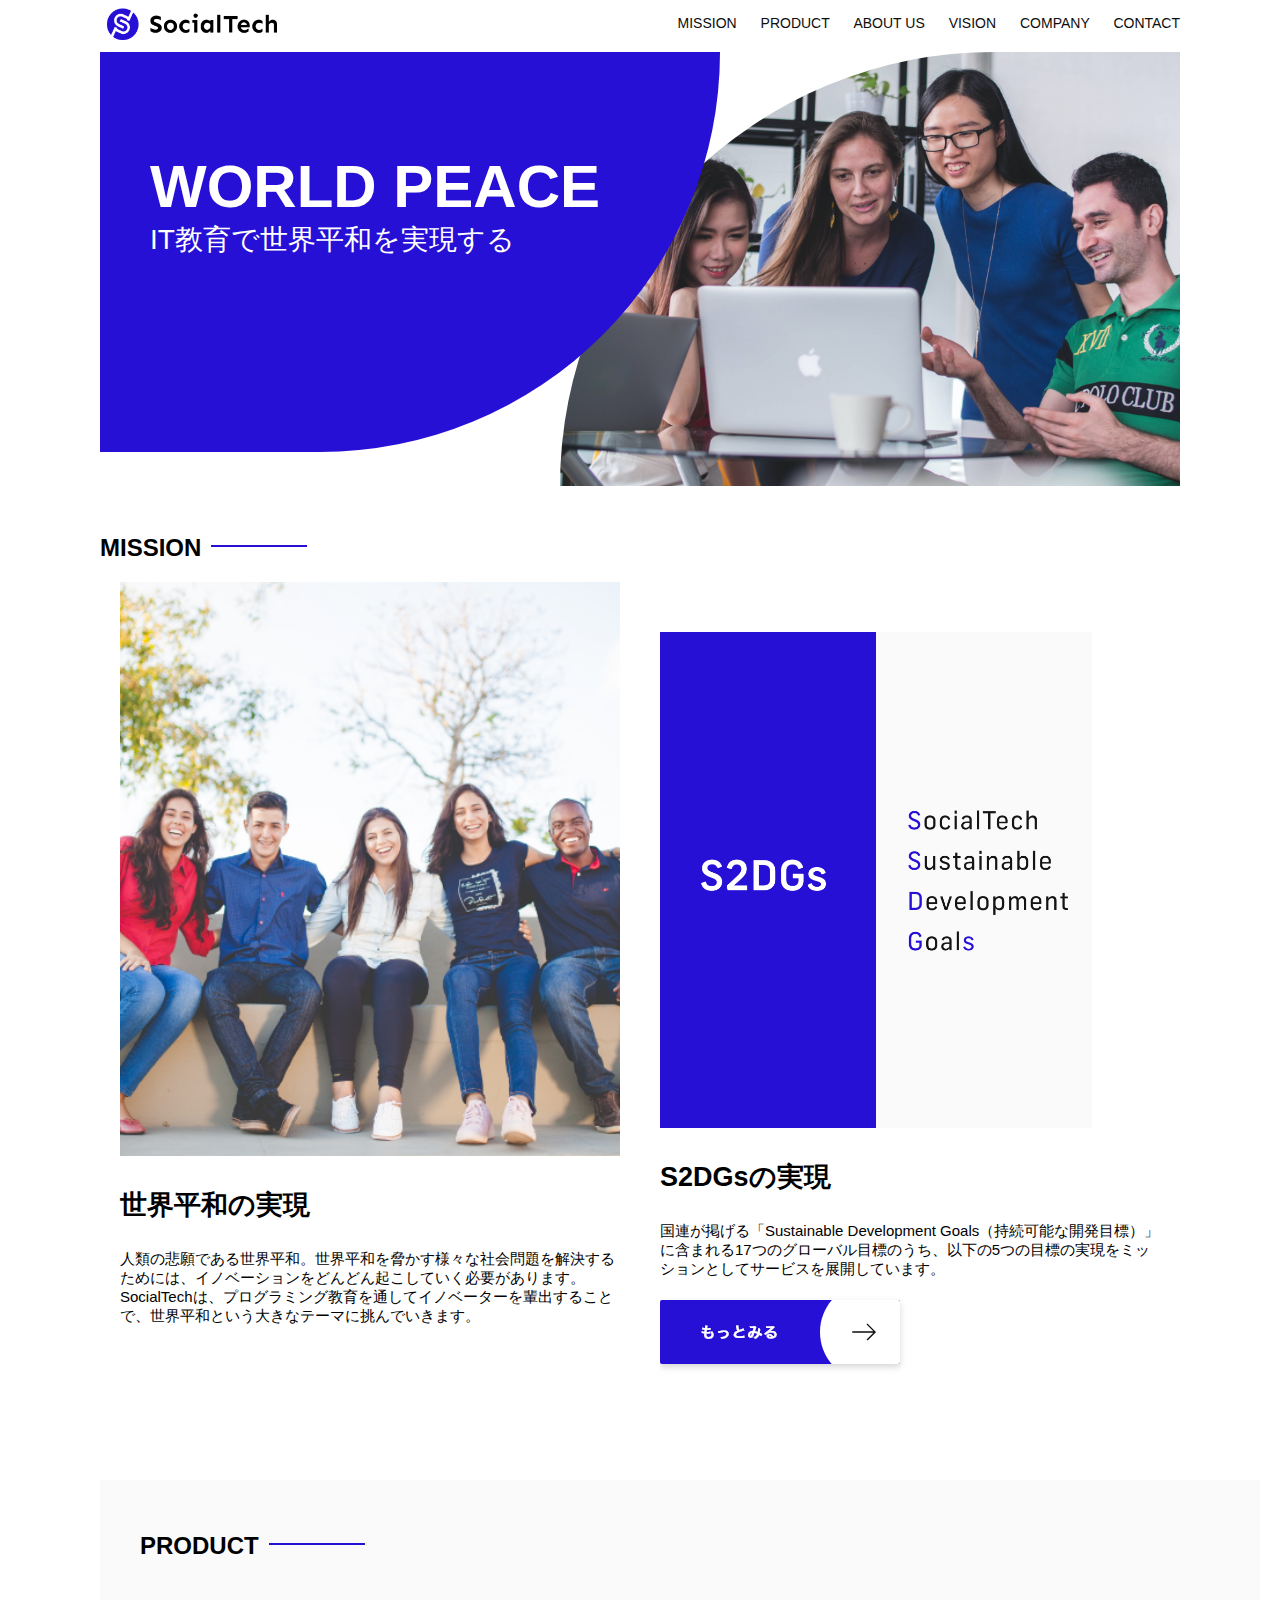
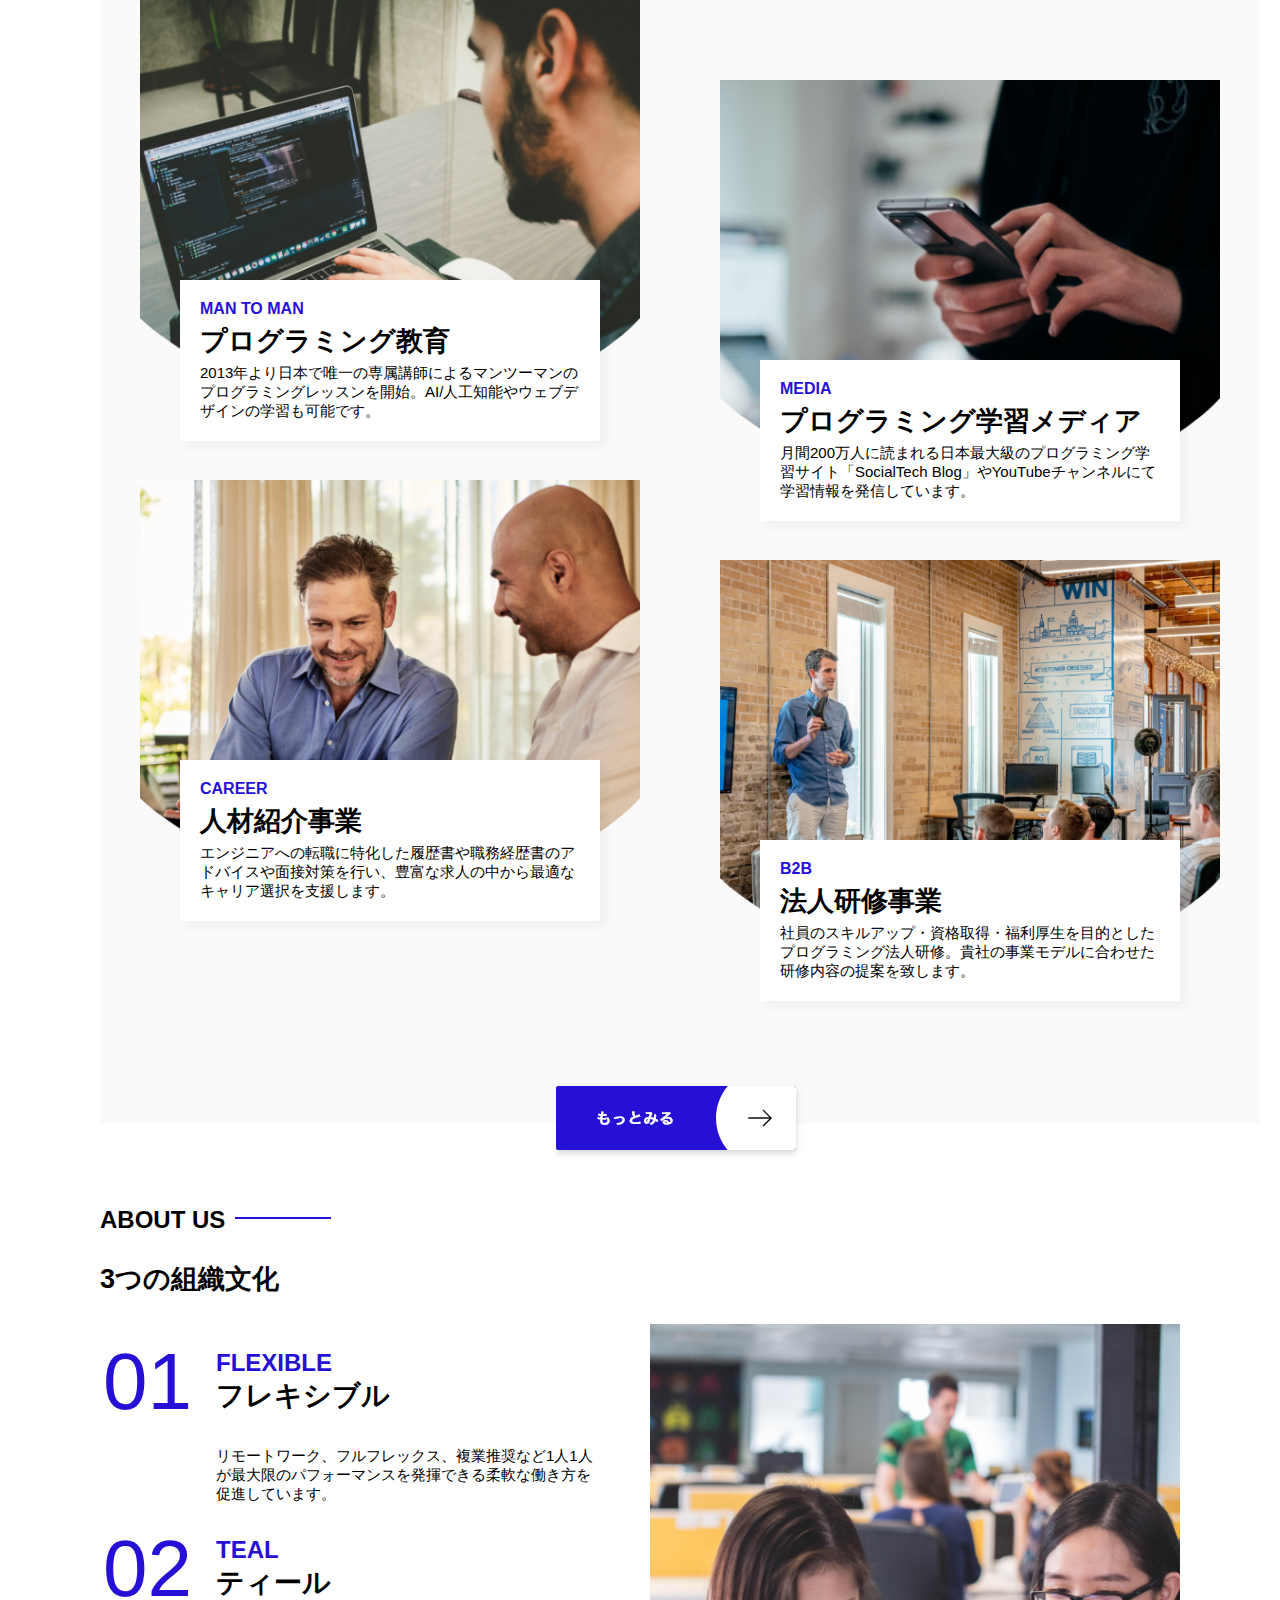
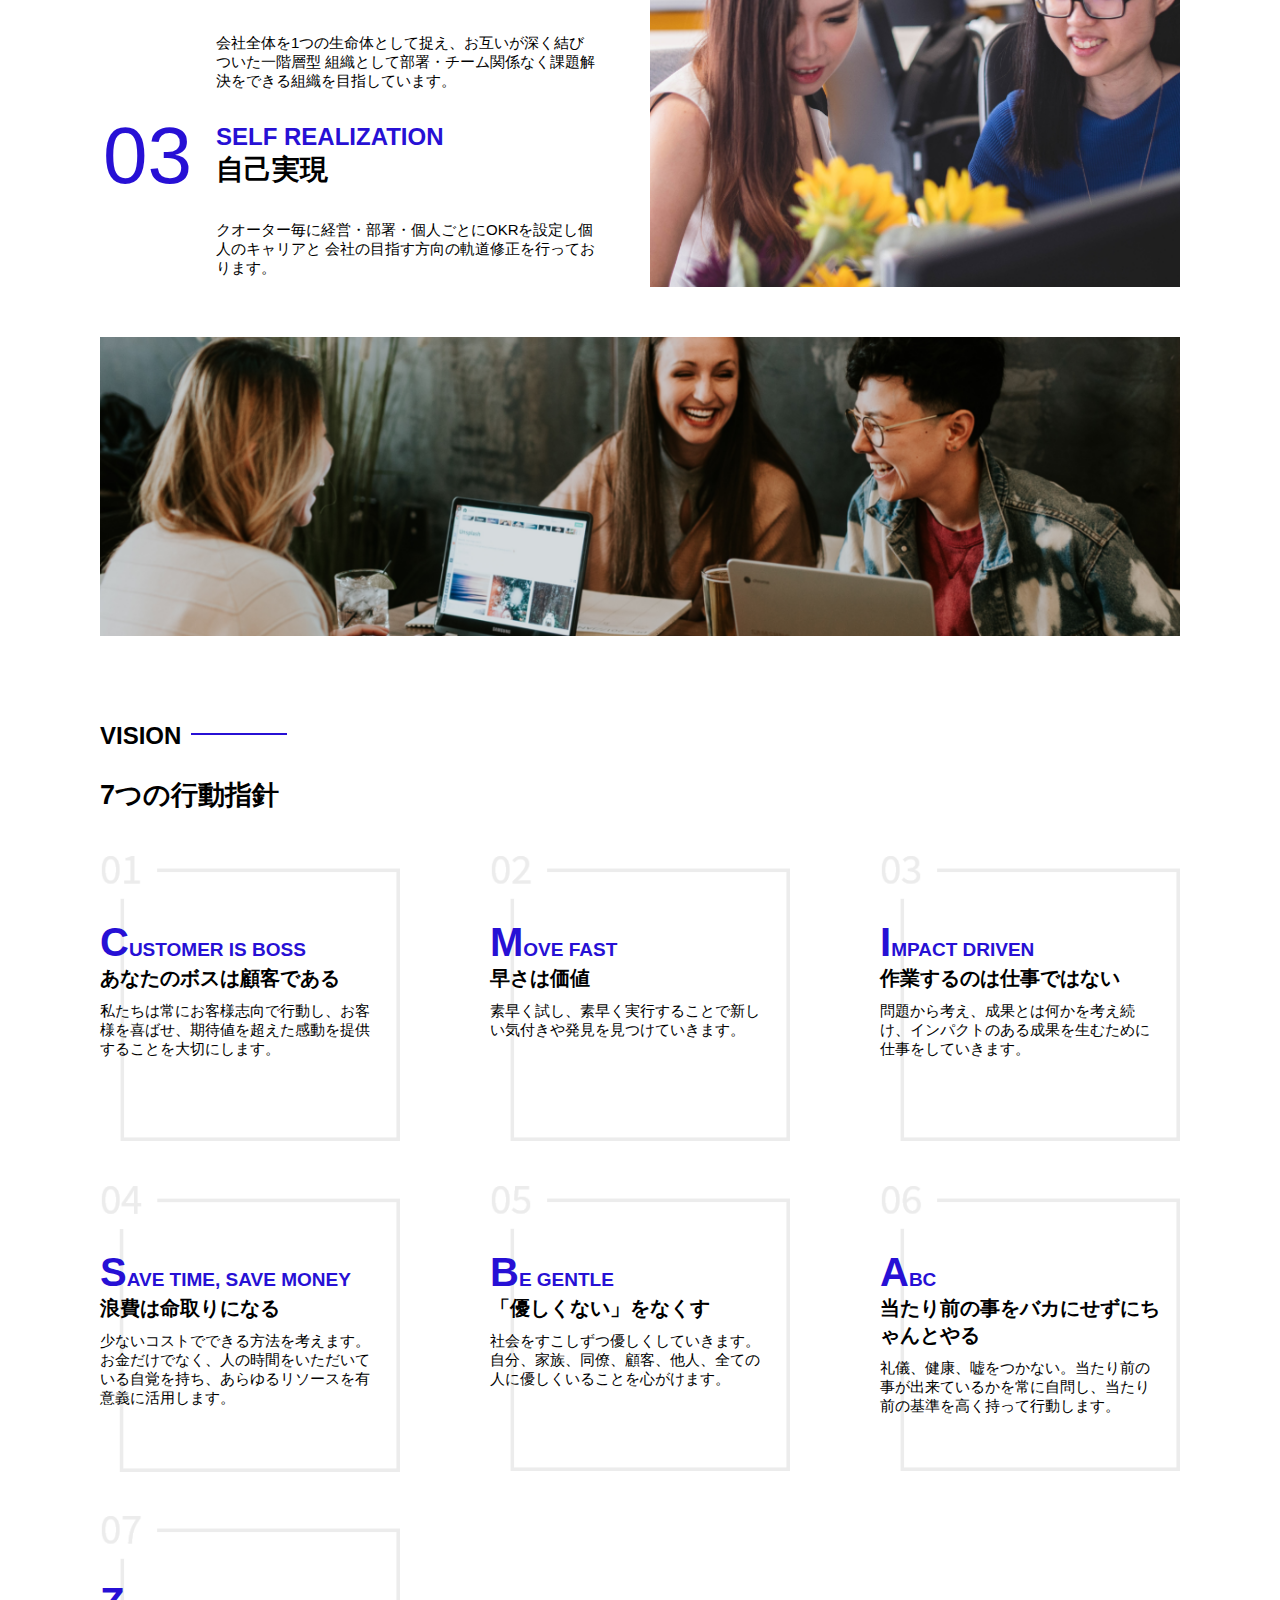
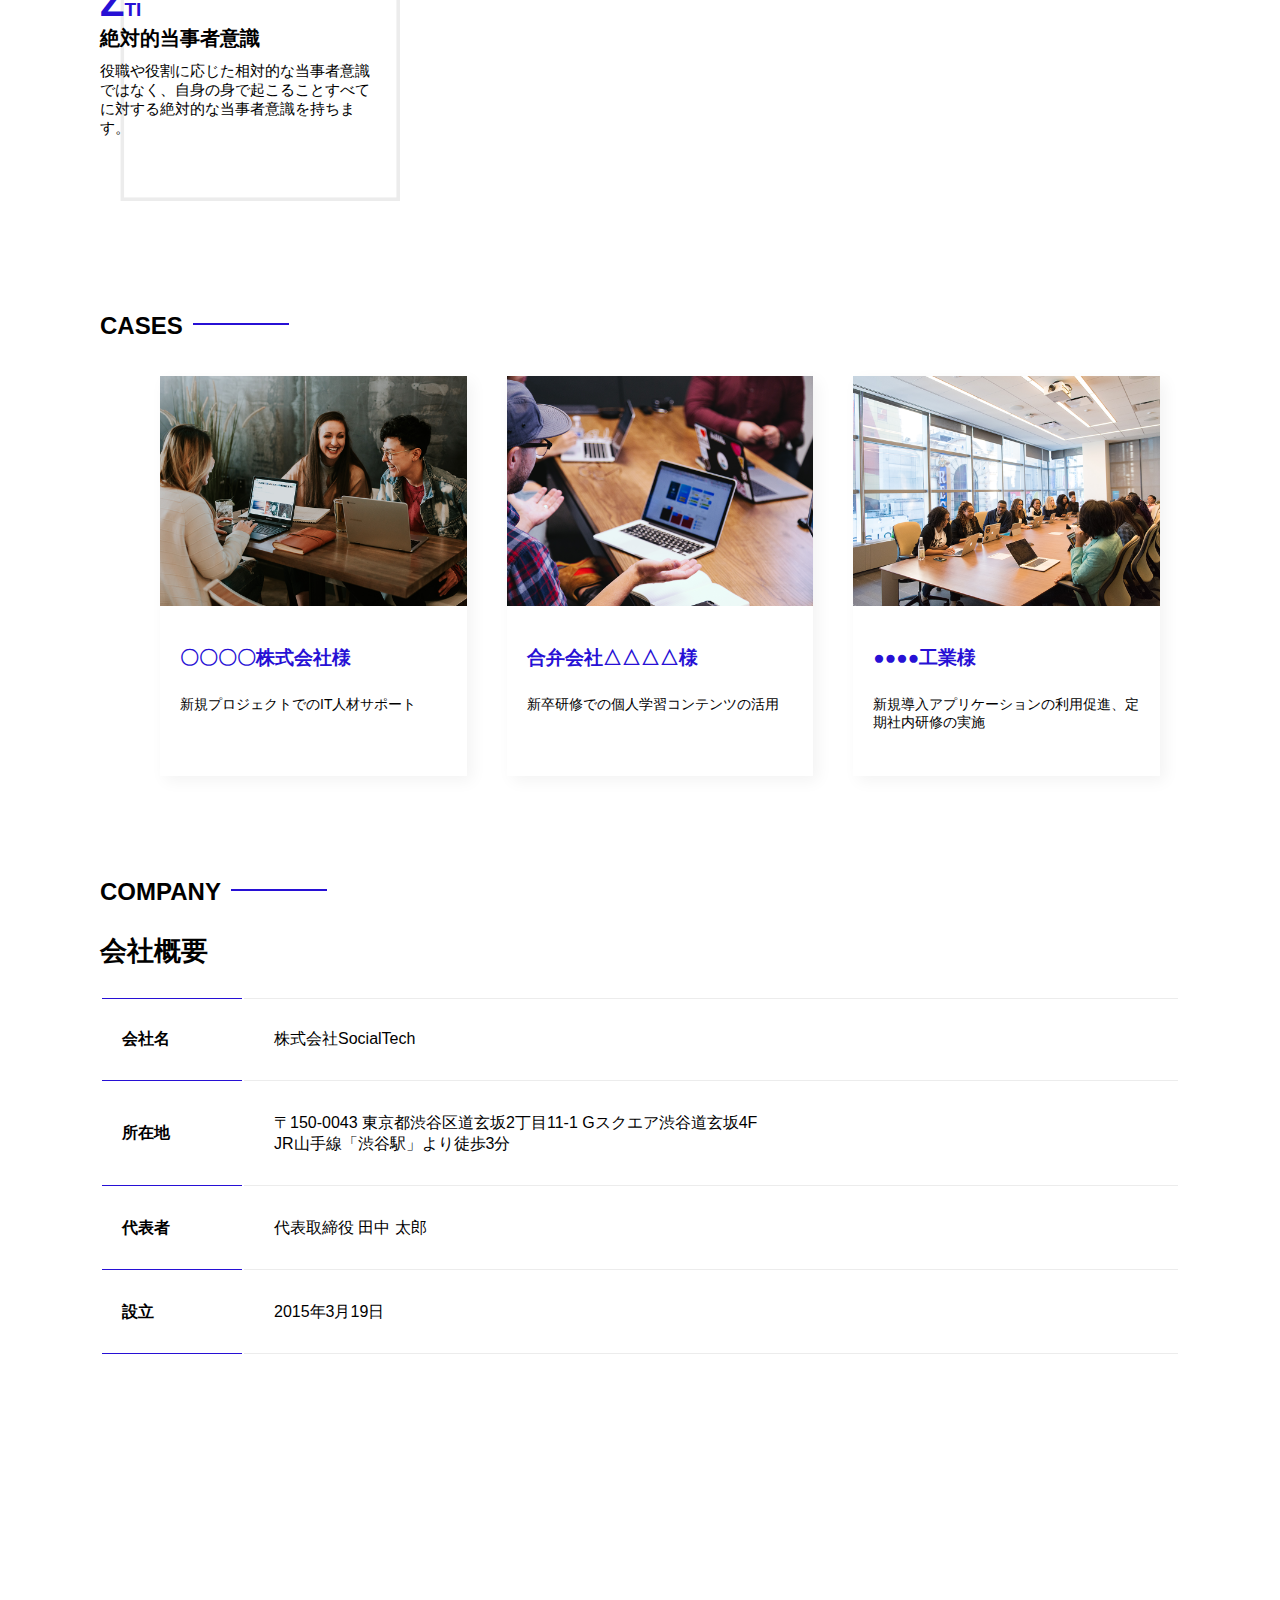
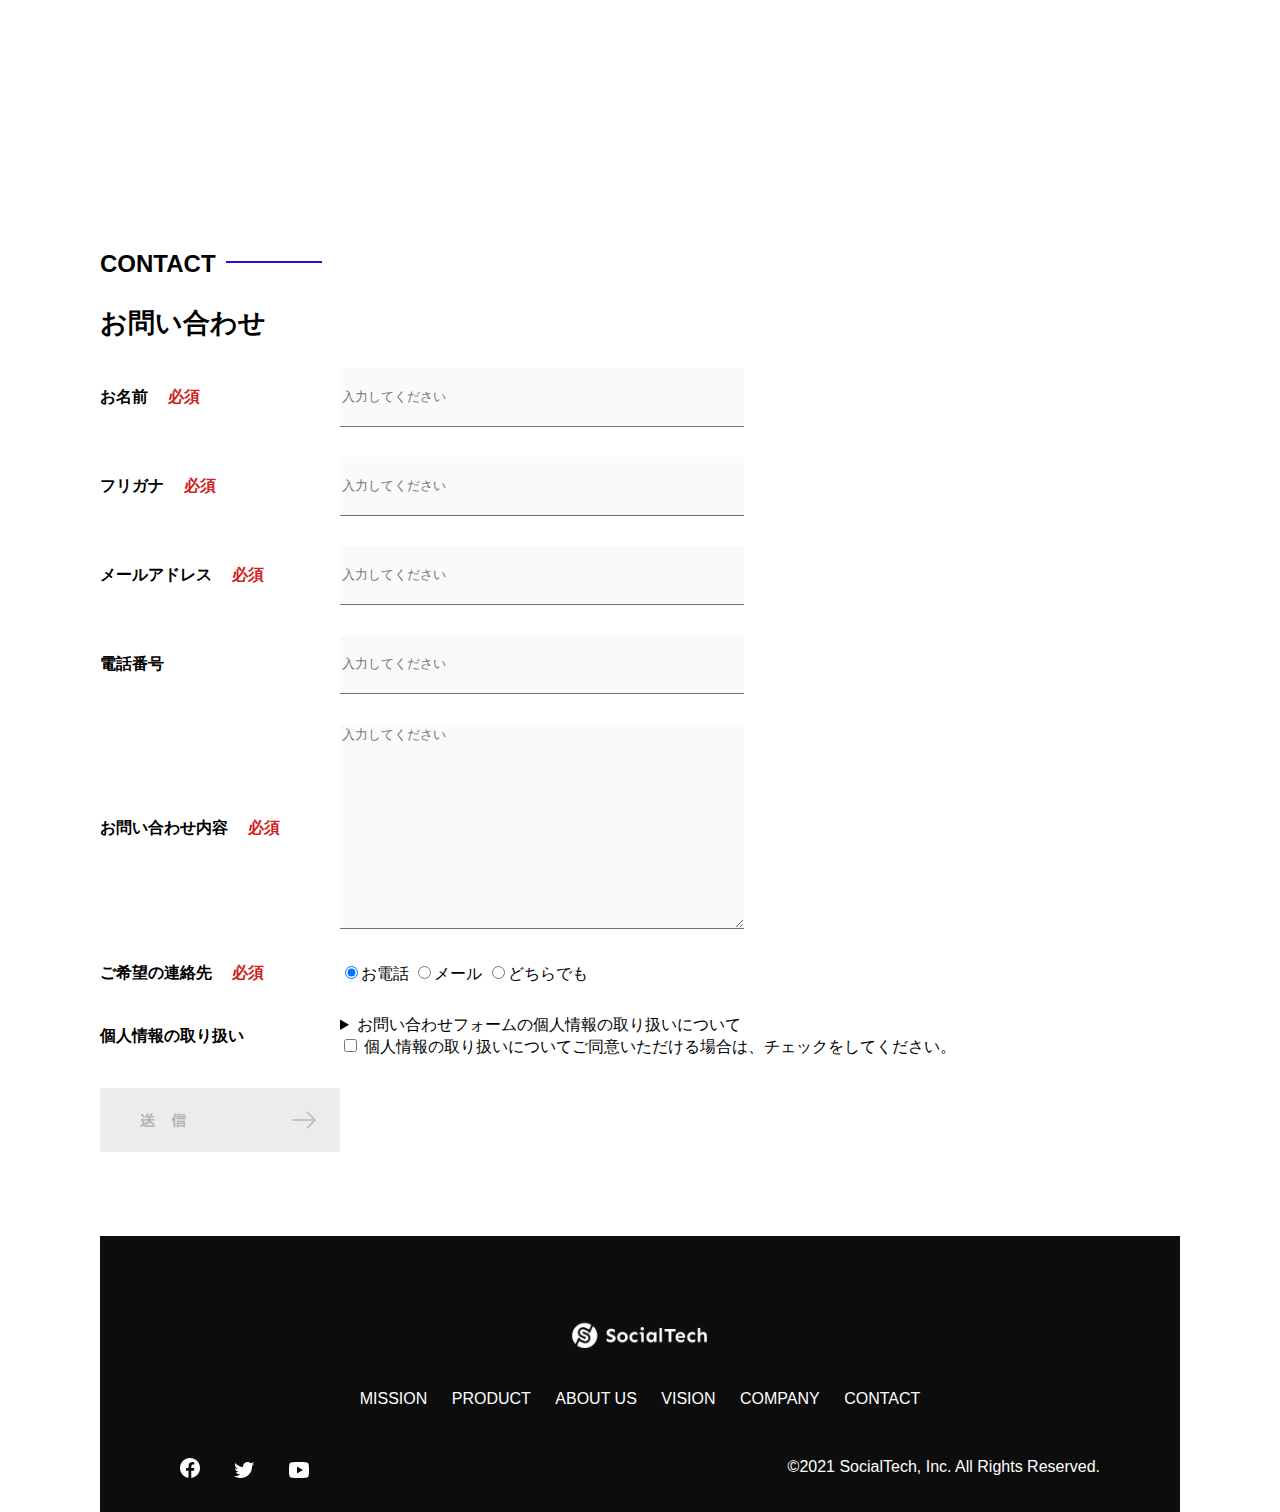
==== commit cf37a248: "変更内容の反映" ====
--- a/kadai_012/index.html
+++ b/kadai_012/index.html
@@ -285,9 +285,6 @@
             <div class="case-info">
               <h4 class="case-name">●●●●工業様</h4>
               <p class="case-content">
-                100%
-                F23
-
                 新規導入アプリケーションの利用促進、定期社内研修の実施</p>
             </div>
           </li>
--- a/kadai_012/style.css
+++ b/kadai_012/style.css
@@ -305,7 +305,6 @@
   color: #2710d5;
   font-size: 19px;
   margin: 80px 0 0 0;
-  Ï
 }
 
 .vision-box>span>h4::first-letter {
@@ -322,6 +321,7 @@
 }
 
 /* CASES */
+
 #cases {
   margin: 40px auto;
   width: 100%;
